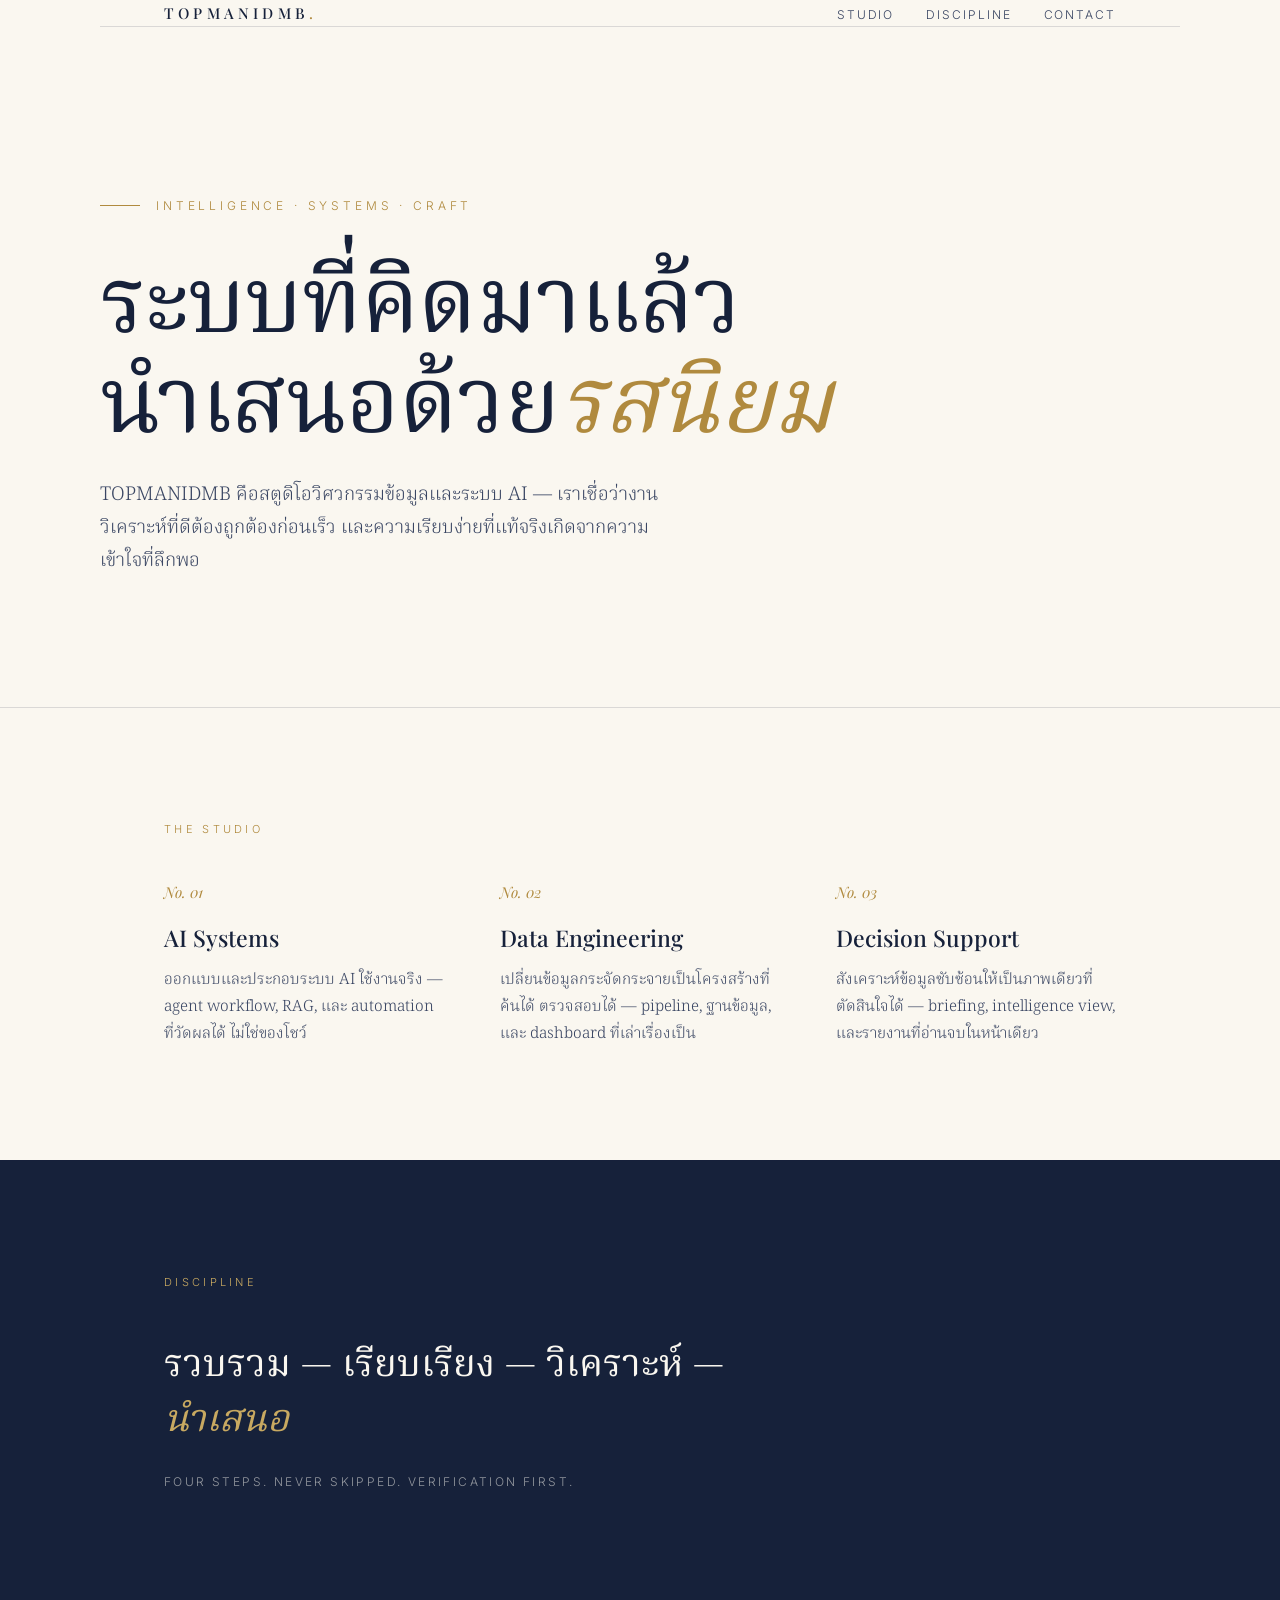
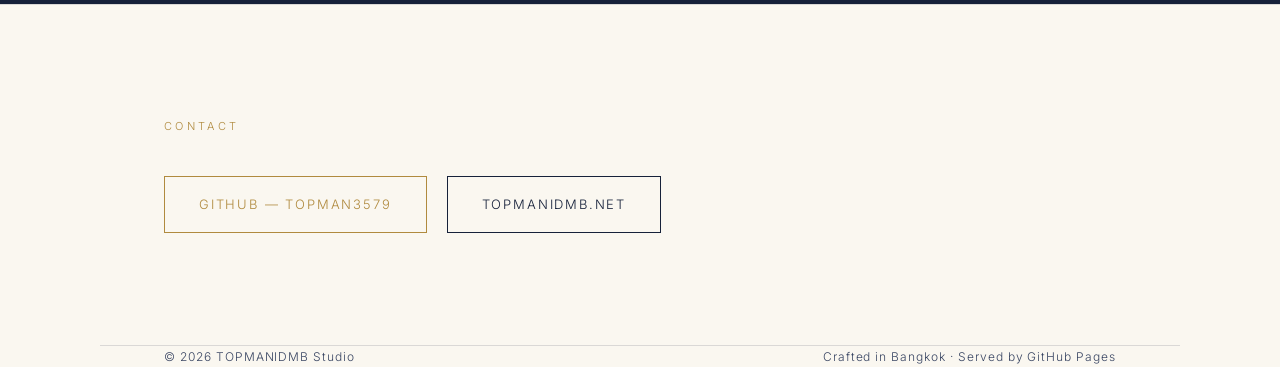
==== index.html @ b145edb5 "Initial landing page — TOPMANIDMB Studio (editorial luxury) Co-Authored-By: Claude Fable 5 <noreply@" ====
<!DOCTYPE html>
<html lang="th">
<head>
<meta charset="UTF-8">
<meta name="viewport" content="width=device-width, initial-scale=1.0">
<title>TOPMANIDMB — Intelligence · Systems · Craft</title>
<meta name="description" content="TOPMANIDMB Studio — AI systems, data engineering, and decision-support craft. Built with discipline, presented with taste.">
<meta property="og:title" content="TOPMANIDMB — Intelligence · Systems · Craft">
<meta property="og:description" content="AI systems, data engineering, and decision-support craft.">
<meta property="og:type" content="website">
<link rel="preconnect" href="https://fonts.googleapis.com">
<link rel="preconnect" href="https://fonts.gstatic.com" crossorigin>
<link href="https://fonts.googleapis.com/css2?family=Playfair+Display:ital,wght@0,400;0,500;0,600;1,400&family=Noto+Serif+Thai:wght@300;400;500;600&family=Inter:wght@300;400;500&display=swap" rel="stylesheet">
<style>
  :root {
    --ivory: #FAF7F0;
    --ivory-deep: #F3EEE2;
    --navy: #16213A;
    --navy-soft: #3A4663;
    --gold: #B08A3E;
    --gold-soft: #C8A961;
    --hairline: rgba(22, 33, 58, 0.14);
  }
  * { margin: 0; padding: 0; box-sizing: border-box; }
  html { scroll-behavior: smooth; }
  body {
    background: var(--ivory);
    color: var(--navy);
    font-family: 'Noto Serif Thai', 'Playfair Display', serif;
    font-weight: 300;
    line-height: 1.75;
    -webkit-font-smoothing: antialiased;
  }
  ::selection { background: var(--gold-soft); color: var(--navy); }

  .frame {
    max-width: 1080px;
    margin: 0 auto;
    padding: 0 clamp(24px, 6vw, 64px);
  }

  /* ── Header ── */
  header {
    padding: clamp(28px, 4vw, 44px) 0;
    border-bottom: 1px solid var(--hairline);
  }
  .header-row {
    display: flex;
    justify-content: space-between;
    align-items: baseline;
  }
  .wordmark {
    font-family: 'Playfair Display', serif;
    font-size: 15px;
    letter-spacing: 0.28em;
    font-weight: 500;
    text-transform: uppercase;
  }
  .wordmark .dot { color: var(--gold); }
  nav { display: flex; gap: 32px; }
  nav a {
    font-family: 'Inter', sans-serif;
    font-size: 12px;
    letter-spacing: 0.16em;
    text-transform: uppercase;
    color: var(--navy-soft);
    text-decoration: none;
    transition: color 0.3s ease;
  }
  nav a:hover { color: var(--gold); }

  /* ── Hero ── */
  .hero {
    padding: clamp(80px, 14vw, 168px) 0 clamp(72px, 10vw, 128px);
  }
  .kicker {
    font-family: 'Inter', sans-serif;
    font-size: 12px;
    letter-spacing: 0.32em;
    text-transform: uppercase;
    color: var(--gold);
    margin-bottom: 28px;
    display: flex;
    align-items: center;
    gap: 16px;
  }
  .kicker::before {
    content: "";
    width: 40px;
    height: 1px;
    background: var(--gold);
    display: inline-block;
  }
  h1 {
    font-family: 'Playfair Display', 'Noto Serif Thai', serif;
    font-size: clamp(44px, 8vw, 92px);
    font-weight: 400;
    line-height: 1.08;
    letter-spacing: -0.01em;
    max-width: 18ch;
  }
  h1 em {
    font-style: italic;
    color: var(--gold);
  }
  .hero-sub {
    margin-top: 36px;
    max-width: 52ch;
    font-size: clamp(16px, 2vw, 19px);
    color: var(--navy-soft);
  }

  /* ── Sections ── */
  section {
    border-top: 1px solid var(--hairline);
    padding: clamp(64px, 9vw, 112px) 0;
  }
  .section-label {
    font-family: 'Inter', sans-serif;
    font-size: 11px;
    letter-spacing: 0.3em;
    text-transform: uppercase;
    color: var(--gold);
    margin-bottom: 40px;
  }
  .grid {
    display: grid;
    grid-template-columns: repeat(auto-fit, minmax(260px, 1fr));
    gap: clamp(32px, 5vw, 56px);
  }
  .card h3 {
    font-family: 'Playfair Display', 'Noto Serif Thai', serif;
    font-size: 23px;
    font-weight: 500;
    margin-bottom: 14px;
    line-height: 1.3;
  }
  .card .num {
    font-family: 'Playfair Display', serif;
    font-style: italic;
    color: var(--gold);
    font-size: 15px;
    display: block;
    margin-bottom: 18px;
  }
  .card p {
    font-size: 15.5px;
    color: var(--navy-soft);
  }

  /* ── Principles strip ── */
  .principles {
    background: var(--navy);
    color: var(--ivory);
  }
  .principles .section-label { color: var(--gold-soft); }
  .principles blockquote {
    font-family: 'Playfair Display', 'Noto Serif Thai', serif;
    font-size: clamp(24px, 4vw, 38px);
    font-weight: 400;
    line-height: 1.45;
    max-width: 26ch;
  }
  .principles blockquote em { color: var(--gold-soft); font-style: italic; }
  .principles figcaption {
    margin-top: 28px;
    font-family: 'Inter', sans-serif;
    font-size: 12px;
    letter-spacing: 0.2em;
    text-transform: uppercase;
    color: rgba(250, 247, 240, 0.55);
  }

  /* ── Contact ── */
  .contact-row {
    display: flex;
    flex-wrap: wrap;
    gap: 20px;
    margin-top: 8px;
  }
  .btn {
    font-family: 'Inter', sans-serif;
    font-size: 13px;
    letter-spacing: 0.14em;
    text-transform: uppercase;
    text-decoration: none;
    padding: 16px 34px;
    border: 1px solid var(--navy);
    color: var(--navy);
    transition: all 0.35s ease;
  }
  .btn:hover { background: var(--navy); color: var(--ivory); }
  .btn.gold {
    border-color: var(--gold);
    color: var(--gold);
  }
  .btn.gold:hover { background: var(--gold); color: var(--ivory); }

  /* ── Footer ── */
  footer {
    border-top: 1px solid var(--hairline);
    padding: 40px 0 56px;
    display: flex;
    flex-wrap: wrap;
    justify-content: space-between;
    gap: 16px;
    font-family: 'Inter', sans-serif;
    font-size: 12px;
    letter-spacing: 0.08em;
    color: var(--navy-soft);
  }

  /* ── Reveal animation ── */
  .reveal {
    opacity: 0;
    transform: translateY(24px);
    transition: opacity 0.9s ease, transform 0.9s ease;
  }
  .reveal.in {
    opacity: 1;
    transform: none;
  }
  @media (prefers-reduced-motion: reduce) {
    .reveal { opacity: 1; transform: none; transition: none; }
  }
  @media (max-width: 560px) {
    nav { display: none; }
  }
</style>
</head>
<body>

<header class="frame">
  <div class="header-row">
    <div class="wordmark">TOPMANIDMB<span class="dot">.</span></div>
    <nav>
      <a href="#studio">Studio</a>
      <a href="#work">Discipline</a>
      <a href="#contact">Contact</a>
    </nav>
  </div>
</header>

<main>
  <div class="hero frame">
    <div class="kicker reveal">Intelligence · Systems · Craft</div>
    <h1 class="reveal">ระบบที่คิดมาแล้ว<br>นำเสนอด้วย<em>รสนิยม</em></h1>
    <p class="hero-sub reveal">
      TOPMANIDMB คือสตูดิโอวิศวกรรมข้อมูลและระบบ AI —
      เราเชื่อว่างานวิเคราะห์ที่ดีต้องถูกต้องก่อนเร็ว
      และความเรียบง่ายที่แท้จริงเกิดจากความเข้าใจที่ลึกพอ
    </p>
  </div>

  <section id="studio">
    <div class="frame">
      <div class="section-label reveal">The Studio</div>
      <div class="grid">
        <div class="card reveal">
          <span class="num">No. 01</span>
          <h3>AI Systems</h3>
          <p>ออกแบบและประกอบระบบ AI ใช้งานจริง — agent workflow, RAG,
             และ automation ที่วัดผลได้ ไม่ใช่ของโชว์</p>
        </div>
        <div class="card reveal">
          <span class="num">No. 02</span>
          <h3>Data Engineering</h3>
          <p>เปลี่ยนข้อมูลกระจัดกระจายเป็นโครงสร้างที่ค้นได้ ตรวจสอบได้
             — pipeline, ฐานข้อมูล, และ dashboard ที่เล่าเรื่องเป็น</p>
        </div>
        <div class="card reveal">
          <span class="num">No. 03</span>
          <h3>Decision Support</h3>
          <p>สังเคราะห์ข้อมูลซับซ้อนให้เป็นภาพเดียวที่ตัดสินใจได้
             — briefing, intelligence view, และรายงานที่อ่านจบในหน้าเดียว</p>
        </div>
      </div>
    </div>
  </section>

  <section class="principles" id="work">
    <div class="frame">
      <div class="section-label reveal">Discipline</div>
      <figure>
        <blockquote class="reveal">
          รวบรวม — เรียบเรียง — วิเคราะห์ — <em>นำเสนอ</em>
        </blockquote>
        <figcaption class="reveal">
          Four steps. Never skipped. Verification first.
        </figcaption>
      </figure>
    </div>
  </section>

  <section id="contact">
    <div class="frame">
      <div class="section-label reveal">Contact</div>
      <div class="contact-row reveal">
        <a class="btn gold" href="https://github.com/Topman3579" rel="noopener">GitHub — Topman3579</a>
        <a class="btn" href="https://topmanidmb.net" rel="noopener">topmanidmb.net</a>
      </div>
    </div>
  </section>
</main>

<footer class="frame">
  <span>© 2026 TOPMANIDMB Studio</span>
  <span>Crafted in Bangkok · Served by GitHub Pages</span>
</footer>

<script>
  const io = new IntersectionObserver((entries) => {
    entries.forEach(e => { if (e.isIntersecting) { e.target.classList.add('in'); io.unobserve(e.target); } });
  }, { threshold: 0.15 });
  document.querySelectorAll('.reveal').forEach(el => io.observe(el));
</script>

</body>
</html>
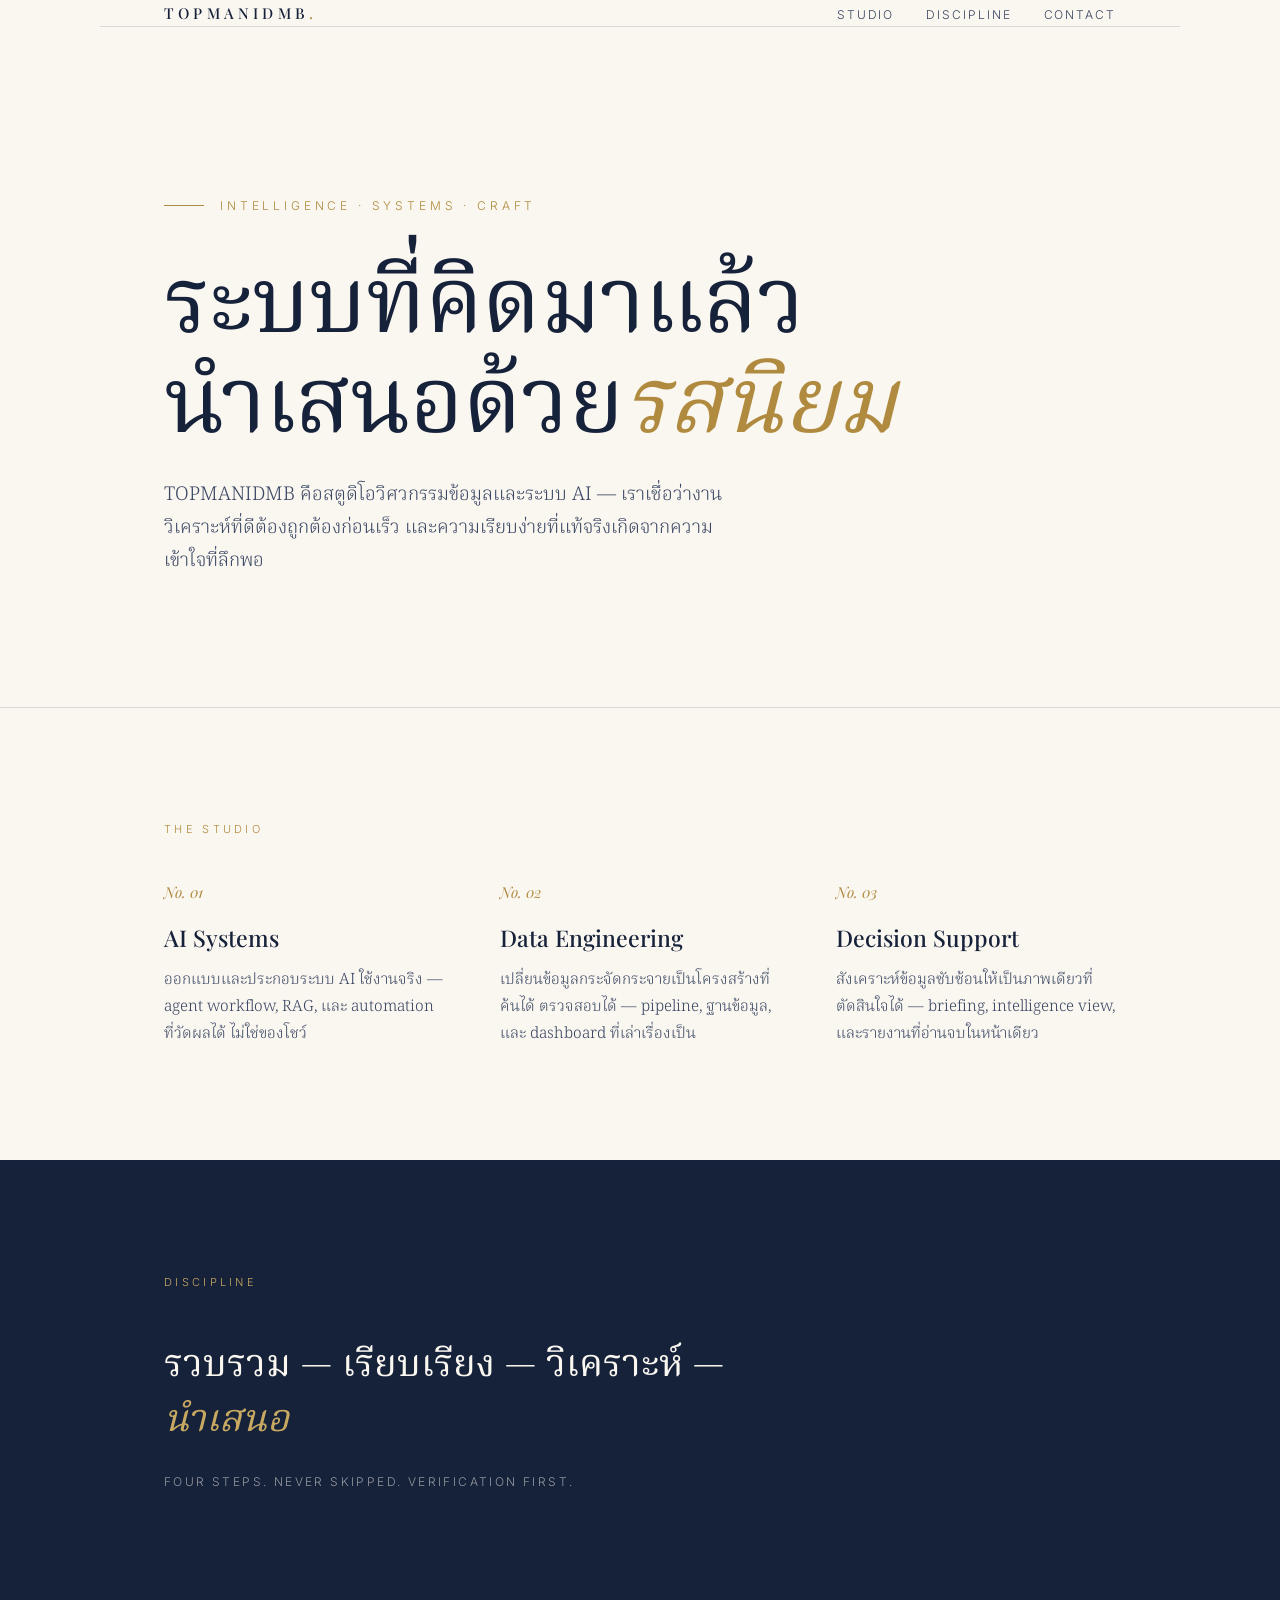
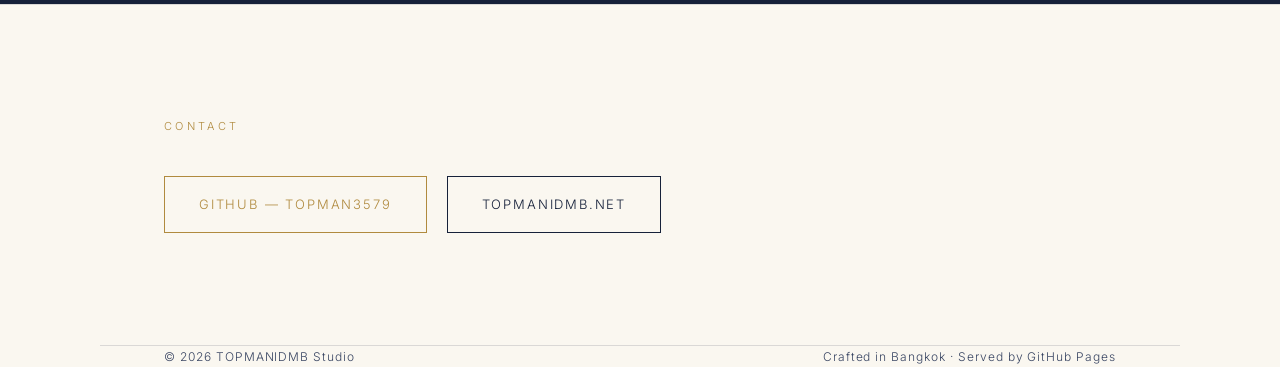
==== commit 3af8a8d1: "Fix mobile: hero horizontal padding clobbered by shorthand + kicker overflow Co-Authored-By: Claude " ====
--- a/index.html
+++ b/index.html
@@ -71,7 +71,7 @@
 
   /* ── Hero ── */
   .hero {
-    padding: clamp(80px, 14vw, 168px) 0 clamp(72px, 10vw, 128px);
+    padding-block: clamp(80px, 14vw, 168px) clamp(72px, 10vw, 128px);
   }
   .kicker {
     font-family: 'Inter', sans-serif;
@@ -225,6 +225,8 @@
   }
   @media (max-width: 560px) {
     nav { display: none; }
+    .kicker { font-size: 10px; letter-spacing: 0.22em; }
+    .kicker::before { width: 24px; flex-shrink: 0; }
   }
 </style>
 </head>
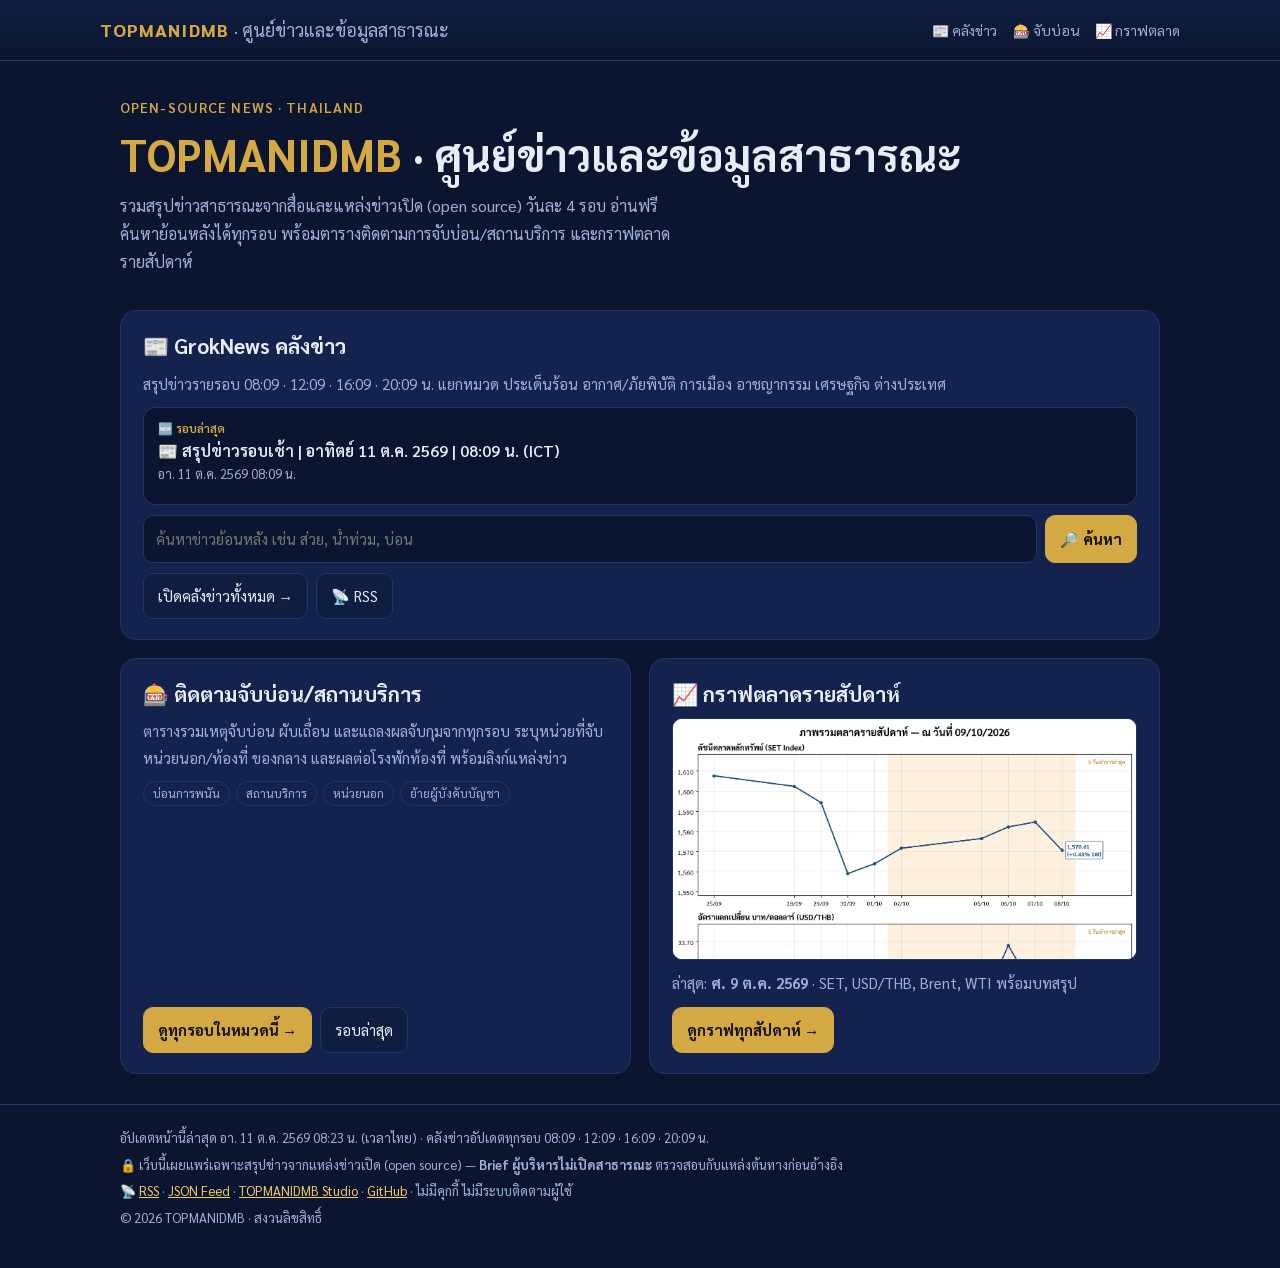
==== commit 2c2086ce: "hub: unpack cef3ae0" ====
--- a/index.html
+++ b/index.html
@@ -1,321 +1,44 @@
-<!DOCTYPE html>
-<html lang="th">
-<head>
-<meta charset="UTF-8">
-<meta name="viewport" content="width=device-width, initial-scale=1.0">
-<title>TOPMANIDMB — Intelligence · Systems · Craft</title>
-<meta name="description" content="TOPMANIDMB Studio — AI systems, data engineering, and decision-support craft. Built with discipline, presented with taste.">
-<meta property="og:title" content="TOPMANIDMB — Intelligence · Systems · Craft">
-<meta property="og:description" content="AI systems, data engineering, and decision-support craft.">
-<meta property="og:type" content="website">
-<link rel="preconnect" href="https://fonts.googleapis.com">
-<link rel="preconnect" href="https://fonts.gstatic.com" crossorigin>
-<link href="https://fonts.googleapis.com/css2?family=Playfair+Display:ital,wght@0,400;0,500;0,600;1,400&family=Noto+Serif+Thai:wght@300;400;500;600&family=Inter:wght@300;400;500&display=swap" rel="stylesheet">
-<style>
-  :root {
-    --ivory: #FAF7F0;
-    --ivory-deep: #F3EEE2;
-    --navy: #16213A;
-    --navy-soft: #3A4663;
-    --gold: #B08A3E;
-    --gold-soft: #C8A961;
-    --hairline: rgba(22, 33, 58, 0.14);
-  }
-  * { margin: 0; padding: 0; box-sizing: border-box; }
-  html { scroll-behavior: smooth; }
-  body {
-    background: var(--ivory);
-    color: var(--navy);
-    font-family: 'Noto Serif Thai', 'Playfair Display', serif;
-    font-weight: 300;
-    line-height: 1.75;
-    -webkit-font-smoothing: antialiased;
-  }
-  ::selection { background: var(--gold-soft); color: var(--navy); }
-
-  .frame {
-    max-width: 1080px;
-    margin: 0 auto;
-    padding: 0 clamp(24px, 6vw, 64px);
-  }
-
-  /* ── Header ── */
-  header {
-    padding: clamp(28px, 4vw, 44px) 0;
-    border-bottom: 1px solid var(--hairline);
-  }
-  .header-row {
-    display: flex;
-    justify-content: space-between;
-    align-items: baseline;
-  }
-  .wordmark {
-    font-family: 'Playfair Display', serif;
-    font-size: 15px;
-    letter-spacing: 0.28em;
-    font-weight: 500;
-    text-transform: uppercase;
-  }
-  .wordmark .dot { color: var(--gold); }
-  nav { display: flex; gap: 32px; }
-  nav a {
-    font-family: 'Inter', sans-serif;
-    font-size: 12px;
-    letter-spacing: 0.16em;
-    text-transform: uppercase;
-    color: var(--navy-soft);
-    text-decoration: none;
-    transition: color 0.3s ease;
-  }
-  nav a:hover { color: var(--gold); }
-
-  /* ── Hero ── */
-  .hero {
-    padding-block: clamp(80px, 14vw, 168px) clamp(72px, 10vw, 128px);
-  }
-  .kicker {
-    font-family: 'Inter', sans-serif;
-    font-size: 12px;
-    letter-spacing: 0.32em;
-    text-transform: uppercase;
-    color: var(--gold);
-    margin-bottom: 28px;
-    display: flex;
-    align-items: center;
-    gap: 16px;
-  }
-  .kicker::before {
-    content: "";
-    width: 40px;
-    height: 1px;
-    background: var(--gold);
-    display: inline-block;
-  }
-  h1 {
-    font-family: 'Playfair Display', 'Noto Serif Thai', serif;
-    font-size: clamp(44px, 8vw, 92px);
-    font-weight: 400;
-    line-height: 1.08;
-    letter-spacing: -0.01em;
-    max-width: 18ch;
-  }
-  h1 em {
-    font-style: italic;
-    color: var(--gold);
-  }
-  .hero-sub {
-    margin-top: 36px;
-    max-width: 52ch;
-    font-size: clamp(16px, 2vw, 19px);
-    color: var(--navy-soft);
-  }
-
-  /* ── Sections ── */
-  section {
-    border-top: 1px solid var(--hairline);
-    padding: clamp(64px, 9vw, 112px) 0;
-  }
-  .section-label {
-    font-family: 'Inter', sans-serif;
-    font-size: 11px;
-    letter-spacing: 0.3em;
-    text-transform: uppercase;
-    color: var(--gold);
-    margin-bottom: 40px;
-  }
-  .grid {
-    display: grid;
-    grid-template-columns: repeat(auto-fit, minmax(260px, 1fr));
-    gap: clamp(32px, 5vw, 56px);
-  }
-  .card h3 {
-    font-family: 'Playfair Display', 'Noto Serif Thai', serif;
-    font-size: 23px;
-    font-weight: 500;
-    margin-bottom: 14px;
-    line-height: 1.3;
-  }
-  .card .num {
-    font-family: 'Playfair Display', serif;
-    font-style: italic;
-    color: var(--gold);
-    font-size: 15px;
-    display: block;
-    margin-bottom: 18px;
-  }
-  .card p {
-    font-size: 15.5px;
-    color: var(--navy-soft);
-  }
-
-  /* ── Principles strip ── */
-  .principles {
-    background: var(--navy);
-    color: var(--ivory);
-  }
-  .principles .section-label { color: var(--gold-soft); }
-  .principles blockquote {
-    font-family: 'Playfair Display', 'Noto Serif Thai', serif;
-    font-size: clamp(24px, 4vw, 38px);
-    font-weight: 400;
-    line-height: 1.45;
-    max-width: 26ch;
-  }
-  .principles blockquote em { color: var(--gold-soft); font-style: italic; }
-  .principles figcaption {
-    margin-top: 28px;
-    font-family: 'Inter', sans-serif;
-    font-size: 12px;
-    letter-spacing: 0.2em;
-    text-transform: uppercase;
-    color: rgba(250, 247, 240, 0.55);
-  }
-
-  /* ── Contact ── */
-  .contact-row {
-    display: flex;
-    flex-wrap: wrap;
-    gap: 20px;
-    margin-top: 8px;
-  }
-  .btn {
-    font-family: 'Inter', sans-serif;
-    font-size: 13px;
-    letter-spacing: 0.14em;
-    text-transform: uppercase;
-    text-decoration: none;
-    padding: 16px 34px;
-    border: 1px solid var(--navy);
-    color: var(--navy);
-    transition: all 0.35s ease;
-  }
-  .btn:hover { background: var(--navy); color: var(--ivory); }
-  .btn.gold {
-    border-color: var(--gold);
-    color: var(--gold);
-  }
-  .btn.gold:hover { background: var(--gold); color: var(--ivory); }
-
-  /* ── Footer ── */
-  footer {
-    border-top: 1px solid var(--hairline);
-    padding: 40px 0 56px;
-    display: flex;
-    flex-wrap: wrap;
-    justify-content: space-between;
-    gap: 16px;
-    font-family: 'Inter', sans-serif;
-    font-size: 12px;
-    letter-spacing: 0.08em;
-    color: var(--navy-soft);
-  }
-
-  /* ── Reveal animation ── */
-  .reveal {
-    opacity: 0;
-    transform: translateY(24px);
-    transition: opacity 0.9s ease, transform 0.9s ease;
-  }
-  .reveal.in {
-    opacity: 1;
-    transform: none;
-  }
-  @media (prefers-reduced-motion: reduce) {
-    .reveal { opacity: 1; transform: none; transition: none; }
-  }
-  @media (max-width: 560px) {
-    nav { display: none; }
-    .kicker { font-size: 10px; letter-spacing: 0.22em; }
-    .kicker::before { width: 24px; flex-shrink: 0; }
-  }
-</style>
-</head>
-<body>
-
-<header class="frame">
-  <div class="header-row">
-    <div class="wordmark">TOPMANIDMB<span class="dot">.</span></div>
-    <nav>
-      <a href="#studio">Studio</a>
-      <a href="#work">Discipline</a>
-      <a href="#contact">Contact</a>
-    </nav>
-  </div>
-</header>
-
-<main>
-  <div class="hero frame">
-    <div class="kicker reveal">Intelligence · Systems · Craft</div>
-    <h1 class="reveal">ระบบที่คิดมาแล้ว<br>นำเสนอด้วย<em>รสนิยม</em></h1>
-    <p class="hero-sub reveal">
-      TOPMANIDMB คือสตูดิโอวิศวกรรมข้อมูลและระบบ AI —
-      เราเชื่อว่างานวิเคราะห์ที่ดีต้องถูกต้องก่อนเร็ว
-      และความเรียบง่ายที่แท้จริงเกิดจากความเข้าใจที่ลึกพอ
-    </p>
-  </div>
-
-  <section id="studio">
-    <div class="frame">
-      <div class="section-label reveal">The Studio</div>
-      <div class="grid">
-        <div class="card reveal">
-          <span class="num">No. 01</span>
-          <h3>AI Systems</h3>
-          <p>ออกแบบและประกอบระบบ AI ใช้งานจริง — agent workflow, RAG,
-             และ automation ที่วัดผลได้ ไม่ใช่ของโชว์</p>
-        </div>
-        <div class="card reveal">
-          <span class="num">No. 02</span>
-          <h3>Data Engineering</h3>
-          <p>เปลี่ยนข้อมูลกระจัดกระจายเป็นโครงสร้างที่ค้นได้ ตรวจสอบได้
-             — pipeline, ฐานข้อมูล, และ dashboard ที่เล่าเรื่องเป็น</p>
-        </div>
-        <div class="card reveal">
-          <span class="num">No. 03</span>
-          <h3>Decision Support</h3>
-          <p>สังเคราะห์ข้อมูลซับซ้อนให้เป็นภาพเดียวที่ตัดสินใจได้
-             — briefing, intelligence view, และรายงานที่อ่านจบในหน้าเดียว</p>
-        </div>
-      </div>
-    </div>
-  </section>
-
-  <section class="principles" id="work">
-    <div class="frame">
-      <div class="section-label reveal">Discipline</div>
-      <figure>
-        <blockquote class="reveal">
-          รวบรวม — เรียบเรียง — วิเคราะห์ — <em>นำเสนอ</em>
-        </blockquote>
-        <figcaption class="reveal">
-          Four steps. Never skipped. Verification first.
-        </figcaption>
-      </figure>
-    </div>
-  </section>
-
-  <section id="contact">
-    <div class="frame">
-      <div class="section-label reveal">Contact</div>
-      <div class="contact-row reveal">
-        <a class="btn gold" href="https://github.com/Topman3579" rel="noopener">GitHub — Topman3579</a>
-        <a class="btn" href="https://topmanidmb.net" rel="noopener">topmanidmb.net</a>
-      </div>
-    </div>
-  </section>
-</main>
-
-<footer class="frame">
-  <span>© 2026 TOPMANIDMB Studio</span>
-  <span>Crafted in Bangkok · Served by GitHub Pages</span>
-</footer>
-
+<!doctype html><html lang="th"><head><meta charset="utf-8"><meta name="viewport" content="width=device-width,initial-scale=1">
+<title>TOPMANIDMB · ศูนย์ข่าวและข้อมูลสาธารณะ</title><meta name="description" content="สรุปข่าวสาธารณะรายรอบจากแหล่งข่าวเปิด ค้นหาย้อนหลังได้ ติดตามการจับบ่อน/สถานบริการ และกราฟตลาดรายสัปดาห์"><link rel="canonical" href="https://topman3579.github.io/">
+<meta property="og:type" content="website"><meta property="og:site_name" content="TOPMANIDMB · ศูนย์ข่าวและข้อมูลสาธารณะ"><meta property="og:title" content="TOPMANIDMB · ศูนย์ข่าวและข้อมูลสาธารณะ"><meta property="og:description" content="สรุปข่าวสาธารณะรายรอบจากแหล่งข่าวเปิด ค้นหาย้อนหลังได้ ติดตามการจับบ่อน/สถานบริการ และกราฟตลาดรายสัปดาห์">
+<meta property="og:url" content="https://topman3579.github.io/"><meta property="og:image" content="https://topman3579.github.io/assets/og.png"><meta property="og:image:width" content="1200"><meta property="og:image:height" content="630"><meta property="og:locale" content="th_TH">
+<meta name="twitter:card" content="summary_large_image"><meta name="twitter:title" content="TOPMANIDMB · ศูนย์ข่าวและข้อมูลสาธารณะ"><meta name="twitter:description" content="สรุปข่าวสาธารณะรายรอบจากแหล่งข่าวเปิด ค้นหาย้อนหลังได้ ติดตามการจับบ่อน/สถานบริการ และกราฟตลาดรายสัปดาห์"><meta name="twitter:image" content="https://topman3579.github.io/assets/og.png">
+<meta name="theme-color" content="#0b1530"><link rel="icon" href="/favicon.svg" type="image/svg+xml">
+<link rel="alternate" type="application/rss+xml" title="GrokNews คลังข่าว RSS" href="/groknews-archive/feed.xml">
+<link rel="preconnect" href="https://fonts.googleapis.com"><link rel="preconnect" href="https://fonts.gstatic.com" crossorigin>
+<link href="https://fonts.googleapis.com/css2?family=Sarabun:wght@400;600;700;800&display=swap" rel="stylesheet">
+<link rel="stylesheet" href="/assets/site.css"></head><body><header class="top"><div class="wrap bar"><a class="logo" href="/">TOPMANIDMB <span>· ศูนย์ข่าวและข้อมูลสาธารณะ</span></a>
+<nav><a href="/groknews-archive/">📰 คลังข่าว</a><a href="/groknews-archive/?cat=raid">🎰 จับบ่อน</a><a href="/weekly-chart/">📈 กราฟตลาด</a></nav></div></header><main class="wrap">
+<section class="hero"><div class="kick">OPEN-SOURCE NEWS · THAILAND</div>
+<h1><b>TOPMANIDMB</b> · ศูนย์ข่าวและข้อมูลสาธารณะ</h1>
+<p class="lead">รวมสรุปข่าวสาธารณะจากสื่อและแหล่งข่าวเปิด (open source) วันละ 4 รอบ อ่านฟรี ค้นหาย้อนหลังได้ทุกรอบ พร้อมตารางติดตามการจับบ่อน/สถานบริการ และกราฟตลาดรายสัปดาห์</p></section>
+<div class="grid">
+<article class="card wide"><h2><a href="/groknews-archive/">📰 GrokNews คลังข่าว</a></h2>
+<p>สรุปข่าวรายรอบ 08:09 · 12:09 · 16:09 · 20:09 น. แยกหมวด ประเด็นร้อน อากาศ/ภัยพิบัติ การเมือง อาชญากรรม เศรษฐกิจ ต่างประเทศ</p>
+<div class="latest" id="latest"><div class="lbl">🆕 รอบล่าสุด</div><a class="t" id="lt" href="/groknews-archive/#/2026-10-11/0809">📰 สรุปข่าวรอบเช้า | อาทิตย์ 11 ต.ค. 2569 | 08:09 น. (ICT)</a><div class="w" id="lw">อา. 11 ต.ค. 2569 08:09 น.</div><div class="s" id="ls"></div><ul class="recent" id="recent"></ul></div>
+<form class="q" action="/groknews-archive/" method="get" role="search"><input name="q" type="search" placeholder="ค้นหาข่าวย้อนหลัง เช่น ส่วย, น้ำท่วม, บ่อน" aria-label="ค้นหาข่าวย้อนหลัง" required><button class="btn gold" type="submit">🔎 ค้นหา</button></form>
+<div class="row"><a class="btn" href="/groknews-archive/">เปิดคลังข่าวทั้งหมด →</a><a class="btn" href="/groknews-archive/feed.xml">📡 RSS</a></div></article>
+<article class="card"><h2><a href="/groknews-archive/?cat=raid">🎰 ติดตามจับบ่อน/สถานบริการ</a></h2>
+<p>ตารางรวมเหตุจับบ่อน ผับเถื่อน และแถลงผลจับกุมจากทุกรอบ ระบุหน่วยที่จับ หน่วยนอก/ท้องที่ ของกลาง และผลต่อโรงพักท้องที่ พร้อมลิงก์แหล่งข่าว</p>
+<div class="tags"><span class="tag">บ่อนการพนัน</span><span class="tag">สถานบริการ</span><span class="tag">หน่วยนอก</span><span class="tag">ย้ายผู้บังคับบัญชา</span></div>
+<div class="row"><a class="btn gold" href="/groknews-archive/?cat=raid">ดูทุกรอบในหมวดนี้ →</a><a class="btn" id="raidLatest" href="/groknews-archive/?cat=raid">รอบล่าสุด</a></div></article>
+<article class="card"><h2><a href="/weekly-chart/">📈 กราฟตลาดรายสัปดาห์</a></h2><a class="thumb" href="/weekly-chart/#w-2026-10-09"><img src="/weekly-chart/weekly_2026-10-09.png" alt="กราฟตลาดรายสัปดาห์ ศ. 9 ต.ค. 2569" loading="lazy" width="1315" height="1546"></a>
+<p>ล่าสุด: <b>ศ. 9 ต.ค. 2569</b> · SET, USD/THB, Brent, WTI พร้อมบทสรุป</p>
+<div class="row"><a class="btn gold" href="/weekly-chart/">ดูกราฟทุกสัปดาห์ →</a></div></article>
+</div></main><footer class="foot"><div class="wrap">
+<p>อัปเดตหน้านี้ล่าสุด อา. 11 ต.ค. 2569 08:23 น. (เวลาไทย) · คลังข่าวอัปเดตทุกรอบ 08:09 · 12:09 · 16:09 · 20:09 น.</p>
+<p>🔒 เว็บนี้เผยแพร่เฉพาะสรุปข่าวจากแหล่งข่าวเปิด (open source) — <b>Brief ผู้บริหารไม่เปิดสาธารณะ</b> ตรวจสอบกับแหล่งต้นทางก่อนอ้างอิง</p>
+<p>📡 <a href="/groknews-archive/feed.xml">RSS</a> · <a href="/groknews-archive/feed.json">JSON Feed</a> · <a href="/studio/">TOPMANIDMB Studio</a> · <a href="https://github.com/Topman3579">GitHub</a> · ไม่มีคุกกี้ ไม่มีระบบติดตามผู้ใช้</p>
+<p>© 2026 TOPMANIDMB · สงวนลิขสิทธิ์</p></div></footer>
 <script>
-  const io = new IntersectionObserver((entries) => {
-    entries.forEach(e => { if (e.isIntersecting) { e.target.classList.add('in'); io.unobserve(e.target); } });
-  }, { threshold: 0.15 });
-  document.querySelectorAll('.reveal').forEach(el => io.observe(el));
-</script>
-
-</body>
-</html>
+(()=>{const esc=s=>String(s).replace(/[&<>"']/g,c=>({'&':'&amp;','<':'&lt;','>':'&gt;','"':'&quot;',"'":'&#39;'}[c]));
+const TD=['อา.','จ.','อ.','พ.','พฤ.','ศ.','ส.'],TM=['ม.ค.','ก.พ.','มี.ค.','เม.ย.','พ.ค.','มิ.ย.','ก.ค.','ส.ค.','ก.ย.','ต.ค.','พ.ย.','ธ.ค.'];
+const when=iso=>{const m=String(iso).match(/(\d{4})-(\d\d)-(\d\d)T(\d\d):(\d\d)/);if(!m)return'';const d=new Date(Date.UTC(+m[1],m[2]-1,+m[3]));return TD[d.getUTCDay()]+' '+(+m[3])+' '+TM[m[2]-1]+' '+(+m[1]+543)+' · '+m[4]+':'+m[5]+' น.'};
+const link=u=>{const m=String(u).match(/\/r\/(\d{4}-\d\d-\d\d)-(\d{4})\.html/);return m?'/groknews-archive/#/'+m[1]+'/'+m[2]:'/groknews-archive/'};
+fetch('/groknews-archive/feed.json',{cache:'no-cache'}).then(r=>{if(!r.ok)throw 0;return r.json()}).then(f=>{const it=f.items||[];if(!it.length)return;const a=it[0];
+ const lt=document.getElementById('lt');lt.textContent=a.title;lt.href=link(a.url);document.getElementById('lw').textContent=when(a.date_published);
+ document.getElementById('ls').textContent=(a.summary||'').slice(0,240);
+ document.getElementById('raidLatest').href=link(a.url)+'/raid';
+ document.getElementById('recent').innerHTML=it.slice(1,4).map(x=>'<li><a href="'+link(x.url)+'"><span class="w">'+esc(when(x.date_published))+'</span>'+esc(String(x.title).replace(/^📰\s*/,'').split('|')[0])+'</a></li>').join('')}).catch(()=>{});
+})();
+</script></body></html>
--- a/assets/site.css
+++ b/assets/site.css
@@ -0,0 +1,35 @@
+:root{--bg:#0b1530;--bg2:#0f1d40;--panel:#13234d;--line:#22356a;--ink:#e8ecf7;--mut:#9fb0d8;--gold:#d4a843;--gold2:#f0c96a;--r:#ff6b6b;--y:#f5c542;--g:#4cd290}
+*{box-sizing:border-box}html{-webkit-text-size-adjust:100%}body{margin:0;background:var(--bg);color:var(--ink);font:16px/1.75 "Sarabun","Noto Sans Thai",system-ui,sans-serif}
+a{color:var(--gold2)}a:hover{color:#fff}.wrap{max-width:1080px;margin:0 auto;padding:0 20px}
+header.top{border-bottom:1px solid var(--line);background:linear-gradient(180deg,var(--bg2),var(--bg))}
+.bar{display:flex;align-items:center;justify-content:space-between;gap:12px;padding:14px 0}
+.logo{font-weight:800;letter-spacing:.06em;color:var(--gold);text-decoration:none;font-size:18px}.logo span{color:var(--mut);font-weight:400;letter-spacing:0}
+.bar nav{display:flex;gap:16px;font-size:14px}.bar nav a{color:var(--mut);text-decoration:none}.bar nav a:hover{color:var(--gold2)}
+.hero{padding:34px 0 26px}.kick{color:var(--gold);font-weight:600;font-size:14px;letter-spacing:.08em}
+h1{font-size:clamp(28px,4.6vw,44px);line-height:1.3;margin:6px 0 10px}h1 b{color:var(--gold)}
+.lead{color:var(--mut);max-width:62ch;margin:0}
+.grid{display:grid;grid-template-columns:repeat(2,minmax(0,1fr));gap:18px;padding:8px 0 30px}
+.card{background:var(--panel);border:1px solid var(--line);border-radius:16px;padding:20px 22px;display:flex;flex-direction:column;gap:10px;position:relative}
+.card:hover{border-color:var(--gold)}.card h2{margin:0;font-size:21px;line-height:1.4}.card h2 a{color:var(--ink);text-decoration:none}.card h2 a:hover{color:var(--gold2)}
+.card p{margin:0;color:var(--mut);font-size:15px}.card.wide{grid-column:1/-1}
+.latest{background:var(--bg);border:1px solid var(--line);border-radius:12px;padding:10px 14px}
+.latest .lbl{font-size:12px;color:var(--gold);font-weight:600}.latest a.t{display:block;color:var(--ink);text-decoration:none;font-weight:600;line-height:1.5}.latest a.t:hover{color:var(--gold2)}
+.latest .w{font-size:13px;color:var(--mut)}.latest .s{font-size:14px;color:var(--mut);margin-top:4px;display:-webkit-box;-webkit-line-clamp:3;-webkit-box-orient:vertical;overflow:hidden}
+.recent{list-style:none;margin:4px 0 0;padding:0;font-size:14px}.recent li{border-top:1px solid var(--line);padding:5px 0}.recent a{color:var(--ink);text-decoration:none}.recent a:hover{color:var(--gold2)}.recent .w{color:var(--gold2);font-size:12px;margin-right:6px}
+form.q{display:flex;gap:8px}form.q input{flex:1;min-width:0;padding:10px 12px;border-radius:10px;border:1px solid var(--line);background:var(--bg);color:var(--ink);font:inherit;font-size:15px}
+form.q input:focus{outline:2px solid var(--gold);border-color:transparent}
+.btn{display:inline-block;border:1px solid var(--line);background:var(--bg2);color:var(--ink);border-radius:10px;padding:9px 14px;text-decoration:none;font:inherit;font-size:15px;cursor:pointer;white-space:nowrap}
+.btn:hover{border-color:var(--gold);color:#fff}.btn.gold{background:var(--gold);color:#111;border-color:var(--gold);font-weight:700}.btn.gold:hover{background:var(--gold2);color:#111}
+.row{display:flex;flex-wrap:wrap;gap:8px;margin-top:auto}.tags{display:flex;flex-wrap:wrap;gap:6px}
+.tag{font-size:12px;border:1px solid var(--line);border-radius:999px;padding:1px 9px;color:var(--mut)}
+.thumb{display:block;border-radius:10px;overflow:hidden;border:1px solid var(--line);background:#fff}.thumb img{display:block;width:100%;height:240px;object-fit:cover;object-position:top}
+footer.foot{border-top:1px solid var(--line);color:var(--mut);font-size:13px;padding:18px 0 34px}footer.foot p{margin:4px 0}
+.muted{color:var(--mut)}
+.chart{background:var(--panel);border:1px solid var(--line);border-radius:16px;padding:18px 20px;margin:18px 0;scroll-margin-top:12px}
+.chart h2{margin:0 0 10px;font-size:22px;color:var(--gold2)}.chart h3{font-size:17px;margin:14px 0 4px}.chart img{width:100%;max-width:820px;margin:0 auto;height:auto;border-radius:10px;background:#fff;display:block}
+.chart ul{padding-left:22px}.chart li{margin:4px 0}
+.tw{overflow-x:auto;margin:10px 0;border-radius:10px;border:1px solid var(--line)}
+table{border-collapse:collapse;width:100%;font-size:14px}th,td{padding:7px 10px;border-bottom:1px solid var(--line);text-align:left;vertical-align:top}th{background:var(--bg);color:var(--gold);white-space:nowrap}tr:last-child td{border-bottom:0}
+.toc{display:flex;flex-wrap:wrap;gap:6px;margin:8px 0}.toc a{font-size:13px;text-decoration:none;border:1px solid var(--line);border-radius:999px;padding:1px 10px;color:var(--ink);background:var(--panel)}
+@media (max-width:760px){.grid{grid-template-columns:1fr}}
+@media (max-width:600px){.bar nav{display:none}.logo span{display:none}form.q input{flex-basis:100%}.hero{padding:22px 0 16px}.card{padding:16px}.wrap{padding:0 14px}form.q{flex-wrap:wrap}form.q .btn{flex:1}}
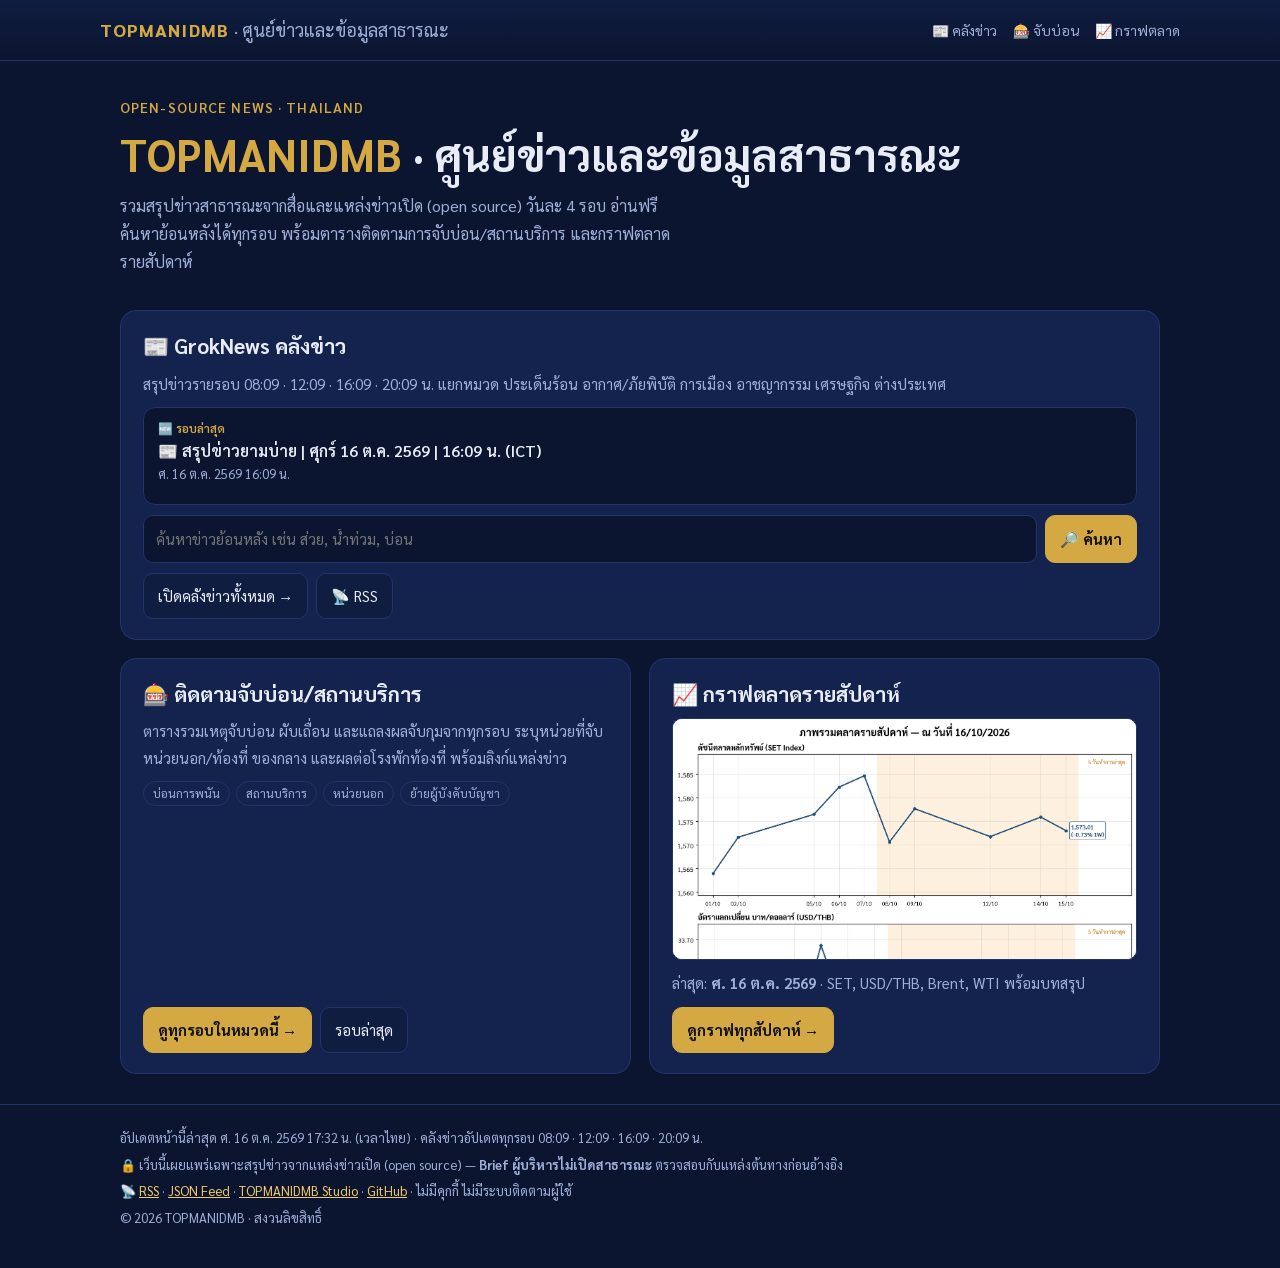
==== commit 660e22bc: "hub: unpack 83e8ee3" ====
--- a/index.html
+++ b/index.html
@@ -15,18 +15,18 @@
 <div class="grid">
 <article class="card wide"><h2><a href="/groknews-archive/">📰 GrokNews คลังข่าว</a></h2>
 <p>สรุปข่าวรายรอบ 08:09 · 12:09 · 16:09 · 20:09 น. แยกหมวด ประเด็นร้อน อากาศ/ภัยพิบัติ การเมือง อาชญากรรม เศรษฐกิจ ต่างประเทศ</p>
-<div class="latest" id="latest"><div class="lbl">🆕 รอบล่าสุด</div><a class="t" id="lt" href="/groknews-archive/#/2026-10-11/0809">📰 สรุปข่าวรอบเช้า | อาทิตย์ 11 ต.ค. 2569 | 08:09 น. (ICT)</a><div class="w" id="lw">อา. 11 ต.ค. 2569 08:09 น.</div><div class="s" id="ls"></div><ul class="recent" id="recent"></ul></div>
+<div class="latest" id="latest"><div class="lbl">🆕 รอบล่าสุด</div><a class="t" id="lt" href="/groknews-archive/#/2026-10-16/1609">📰 สรุปข่าวยามบ่าย | ศุกร์ 16 ต.ค. 2569 | 16:09 น. (ICT)</a><div class="w" id="lw">ศ. 16 ต.ค. 2569 16:09 น.</div><div class="s" id="ls"></div><ul class="recent" id="recent"></ul></div>
 <form class="q" action="/groknews-archive/" method="get" role="search"><input name="q" type="search" placeholder="ค้นหาข่าวย้อนหลัง เช่น ส่วย, น้ำท่วม, บ่อน" aria-label="ค้นหาข่าวย้อนหลัง" required><button class="btn gold" type="submit">🔎 ค้นหา</button></form>
 <div class="row"><a class="btn" href="/groknews-archive/">เปิดคลังข่าวทั้งหมด →</a><a class="btn" href="/groknews-archive/feed.xml">📡 RSS</a></div></article>
 <article class="card"><h2><a href="/groknews-archive/?cat=raid">🎰 ติดตามจับบ่อน/สถานบริการ</a></h2>
 <p>ตารางรวมเหตุจับบ่อน ผับเถื่อน และแถลงผลจับกุมจากทุกรอบ ระบุหน่วยที่จับ หน่วยนอก/ท้องที่ ของกลาง และผลต่อโรงพักท้องที่ พร้อมลิงก์แหล่งข่าว</p>
 <div class="tags"><span class="tag">บ่อนการพนัน</span><span class="tag">สถานบริการ</span><span class="tag">หน่วยนอก</span><span class="tag">ย้ายผู้บังคับบัญชา</span></div>
 <div class="row"><a class="btn gold" href="/groknews-archive/?cat=raid">ดูทุกรอบในหมวดนี้ →</a><a class="btn" id="raidLatest" href="/groknews-archive/?cat=raid">รอบล่าสุด</a></div></article>
-<article class="card"><h2><a href="/weekly-chart/">📈 กราฟตลาดรายสัปดาห์</a></h2><a class="thumb" href="/weekly-chart/#w-2026-10-09"><img src="/weekly-chart/weekly_2026-10-09.png" alt="กราฟตลาดรายสัปดาห์ ศ. 9 ต.ค. 2569" loading="lazy" width="1315" height="1546"></a>
-<p>ล่าสุด: <b>ศ. 9 ต.ค. 2569</b> · SET, USD/THB, Brent, WTI พร้อมบทสรุป</p>
+<article class="card"><h2><a href="/weekly-chart/">📈 กราฟตลาดรายสัปดาห์</a></h2><a class="thumb" href="/weekly-chart/#w-2026-10-16"><img src="/weekly-chart/weekly_2026-10-16.png" alt="กราฟตลาดรายสัปดาห์ ศ. 16 ต.ค. 2569" loading="lazy" width="1315" height="1546"></a>
+<p>ล่าสุด: <b>ศ. 16 ต.ค. 2569</b> · SET, USD/THB, Brent, WTI พร้อมบทสรุป</p>
 <div class="row"><a class="btn gold" href="/weekly-chart/">ดูกราฟทุกสัปดาห์ →</a></div></article>
 </div></main><footer class="foot"><div class="wrap">
-<p>อัปเดตหน้านี้ล่าสุด อา. 11 ต.ค. 2569 08:23 น. (เวลาไทย) · คลังข่าวอัปเดตทุกรอบ 08:09 · 12:09 · 16:09 · 20:09 น.</p>
+<p>อัปเดตหน้านี้ล่าสุด ศ. 16 ต.ค. 2569 17:32 น. (เวลาไทย) · คลังข่าวอัปเดตทุกรอบ 08:09 · 12:09 · 16:09 · 20:09 น.</p>
 <p>🔒 เว็บนี้เผยแพร่เฉพาะสรุปข่าวจากแหล่งข่าวเปิด (open source) — <b>Brief ผู้บริหารไม่เปิดสาธารณะ</b> ตรวจสอบกับแหล่งต้นทางก่อนอ้างอิง</p>
 <p>📡 <a href="/groknews-archive/feed.xml">RSS</a> · <a href="/groknews-archive/feed.json">JSON Feed</a> · <a href="/studio/">TOPMANIDMB Studio</a> · <a href="https://github.com/Topman3579">GitHub</a> · ไม่มีคุกกี้ ไม่มีระบบติดตามผู้ใช้</p>
 <p>© 2026 TOPMANIDMB · สงวนลิขสิทธิ์</p></div></footer>
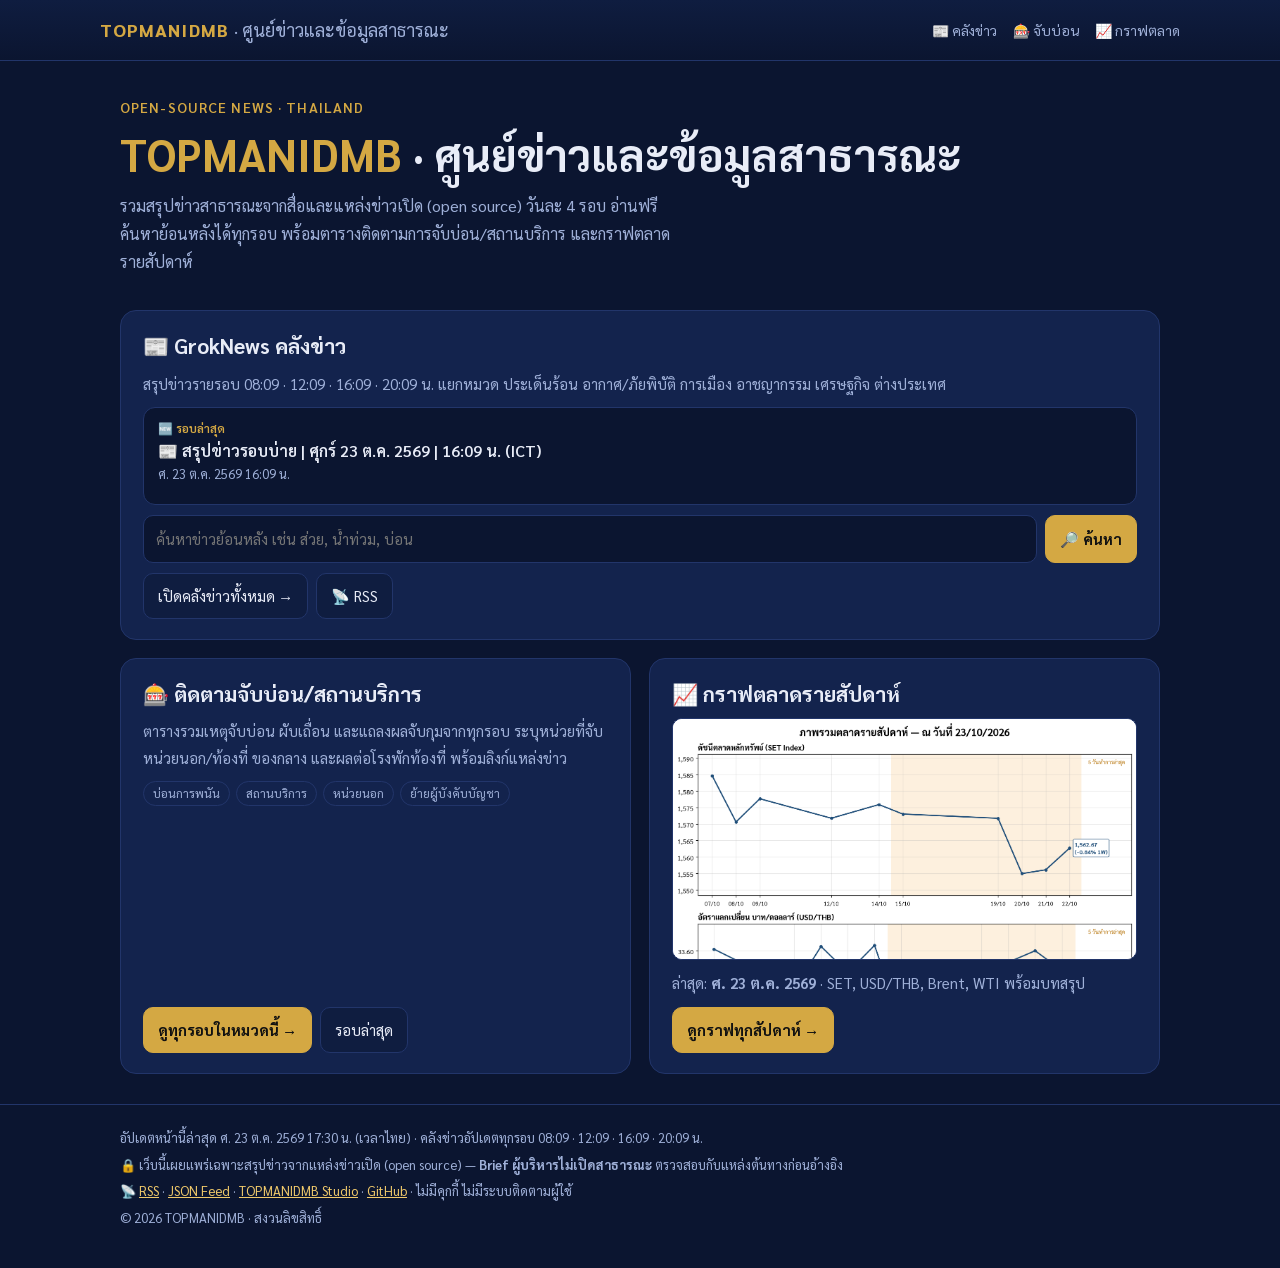
==== commit 6d5c5acb: "hub: unpack c5d1fff" ====
--- a/index.html
+++ b/index.html
@@ -15,18 +15,18 @@
 <div class="grid">
 <article class="card wide"><h2><a href="/groknews-archive/">📰 GrokNews คลังข่าว</a></h2>
 <p>สรุปข่าวรายรอบ 08:09 · 12:09 · 16:09 · 20:09 น. แยกหมวด ประเด็นร้อน อากาศ/ภัยพิบัติ การเมือง อาชญากรรม เศรษฐกิจ ต่างประเทศ</p>
-<div class="latest" id="latest"><div class="lbl">🆕 รอบล่าสุด</div><a class="t" id="lt" href="/groknews-archive/#/2026-10-16/1609">📰 สรุปข่าวยามบ่าย | ศุกร์ 16 ต.ค. 2569 | 16:09 น. (ICT)</a><div class="w" id="lw">ศ. 16 ต.ค. 2569 16:09 น.</div><div class="s" id="ls"></div><ul class="recent" id="recent"></ul></div>
+<div class="latest" id="latest"><div class="lbl">🆕 รอบล่าสุด</div><a class="t" id="lt" href="/groknews-archive/#/2026-10-23/1609">📰 สรุปข่าวรอบบ่าย | ศุกร์ 23 ต.ค. 2569 | 16:09 น. (ICT)</a><div class="w" id="lw">ศ. 23 ต.ค. 2569 16:09 น.</div><div class="s" id="ls"></div><ul class="recent" id="recent"></ul></div>
 <form class="q" action="/groknews-archive/" method="get" role="search"><input name="q" type="search" placeholder="ค้นหาข่าวย้อนหลัง เช่น ส่วย, น้ำท่วม, บ่อน" aria-label="ค้นหาข่าวย้อนหลัง" required><button class="btn gold" type="submit">🔎 ค้นหา</button></form>
 <div class="row"><a class="btn" href="/groknews-archive/">เปิดคลังข่าวทั้งหมด →</a><a class="btn" href="/groknews-archive/feed.xml">📡 RSS</a></div></article>
 <article class="card"><h2><a href="/groknews-archive/?cat=raid">🎰 ติดตามจับบ่อน/สถานบริการ</a></h2>
 <p>ตารางรวมเหตุจับบ่อน ผับเถื่อน และแถลงผลจับกุมจากทุกรอบ ระบุหน่วยที่จับ หน่วยนอก/ท้องที่ ของกลาง และผลต่อโรงพักท้องที่ พร้อมลิงก์แหล่งข่าว</p>
 <div class="tags"><span class="tag">บ่อนการพนัน</span><span class="tag">สถานบริการ</span><span class="tag">หน่วยนอก</span><span class="tag">ย้ายผู้บังคับบัญชา</span></div>
 <div class="row"><a class="btn gold" href="/groknews-archive/?cat=raid">ดูทุกรอบในหมวดนี้ →</a><a class="btn" id="raidLatest" href="/groknews-archive/?cat=raid">รอบล่าสุด</a></div></article>
-<article class="card"><h2><a href="/weekly-chart/">📈 กราฟตลาดรายสัปดาห์</a></h2><a class="thumb" href="/weekly-chart/#w-2026-10-16"><img src="/weekly-chart/weekly_2026-10-16.png" alt="กราฟตลาดรายสัปดาห์ ศ. 16 ต.ค. 2569" loading="lazy" width="1315" height="1546"></a>
-<p>ล่าสุด: <b>ศ. 16 ต.ค. 2569</b> · SET, USD/THB, Brent, WTI พร้อมบทสรุป</p>
+<article class="card"><h2><a href="/weekly-chart/">📈 กราฟตลาดรายสัปดาห์</a></h2><a class="thumb" href="/weekly-chart/#w-2026-10-23"><img src="/weekly-chart/weekly_2026-10-23.png" alt="กราฟตลาดรายสัปดาห์ ศ. 23 ต.ค. 2569" loading="lazy" width="1315" height="1546"></a>
+<p>ล่าสุด: <b>ศ. 23 ต.ค. 2569</b> · SET, USD/THB, Brent, WTI พร้อมบทสรุป</p>
 <div class="row"><a class="btn gold" href="/weekly-chart/">ดูกราฟทุกสัปดาห์ →</a></div></article>
 </div></main><footer class="foot"><div class="wrap">
-<p>อัปเดตหน้านี้ล่าสุด ศ. 16 ต.ค. 2569 17:32 น. (เวลาไทย) · คลังข่าวอัปเดตทุกรอบ 08:09 · 12:09 · 16:09 · 20:09 น.</p>
+<p>อัปเดตหน้านี้ล่าสุด ศ. 23 ต.ค. 2569 17:30 น. (เวลาไทย) · คลังข่าวอัปเดตทุกรอบ 08:09 · 12:09 · 16:09 · 20:09 น.</p>
 <p>🔒 เว็บนี้เผยแพร่เฉพาะสรุปข่าวจากแหล่งข่าวเปิด (open source) — <b>Brief ผู้บริหารไม่เปิดสาธารณะ</b> ตรวจสอบกับแหล่งต้นทางก่อนอ้างอิง</p>
 <p>📡 <a href="/groknews-archive/feed.xml">RSS</a> · <a href="/groknews-archive/feed.json">JSON Feed</a> · <a href="/studio/">TOPMANIDMB Studio</a> · <a href="https://github.com/Topman3579">GitHub</a> · ไม่มีคุกกี้ ไม่มีระบบติดตามผู้ใช้</p>
 <p>© 2026 TOPMANIDMB · สงวนลิขสิทธิ์</p></div></footer>
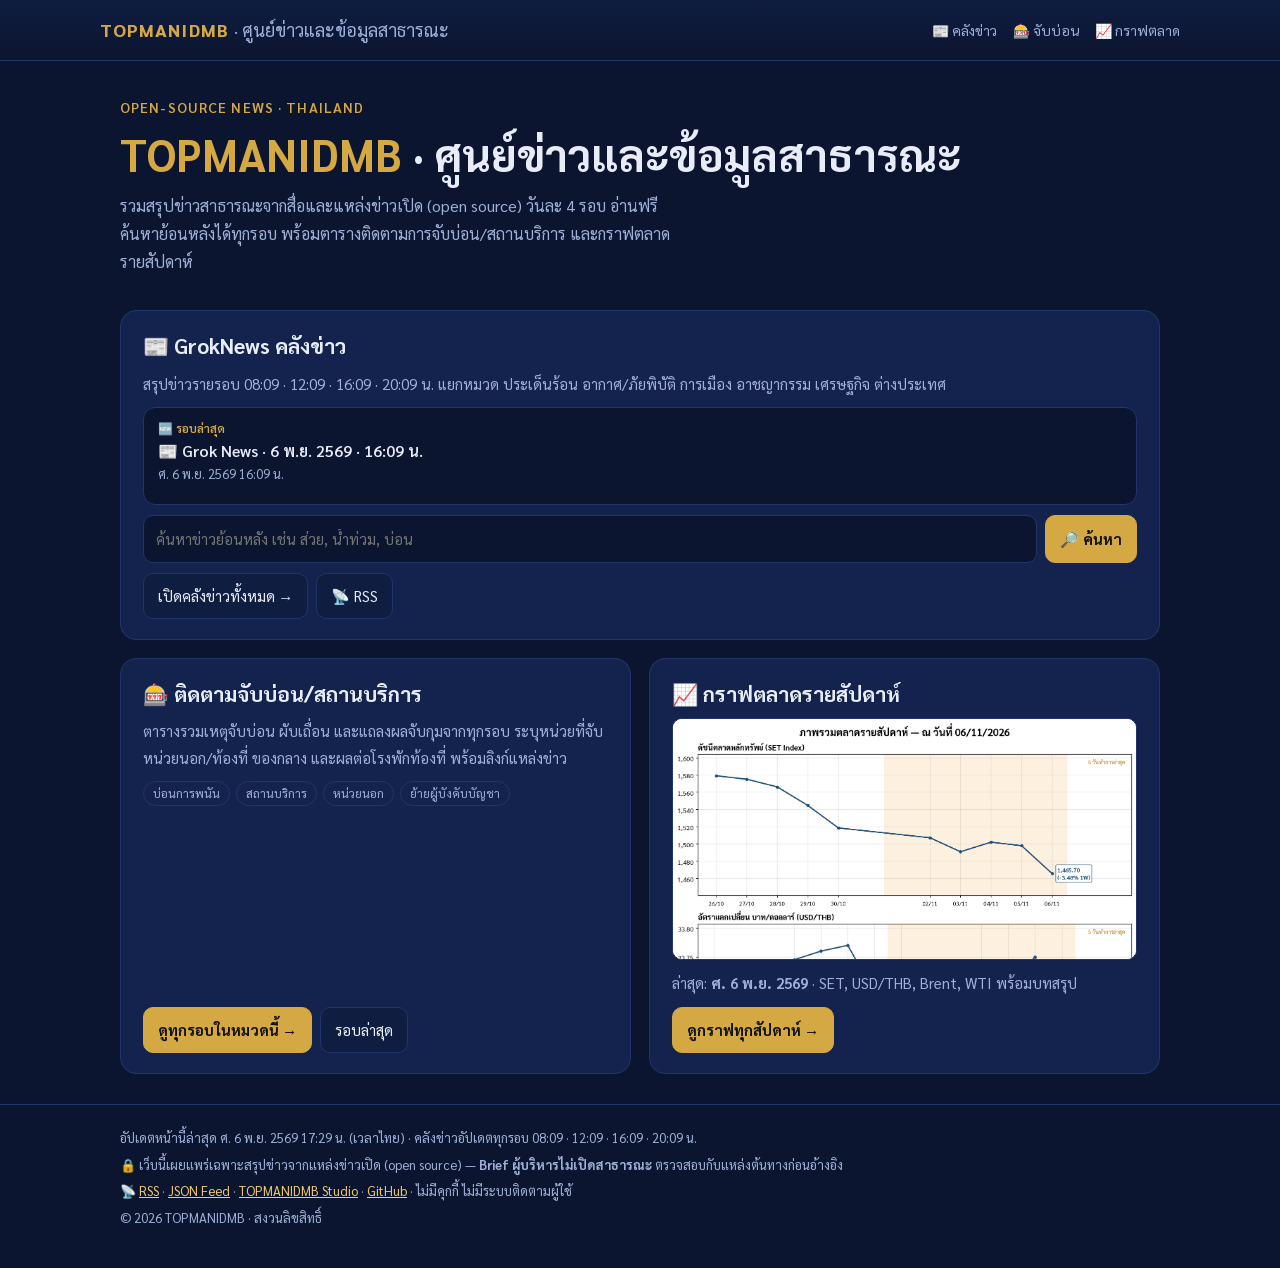
==== commit 9208964c: "hub: unpack eea062c" ====
--- a/index.html
+++ b/index.html
@@ -15,18 +15,18 @@
 <div class="grid">
 <article class="card wide"><h2><a href="/groknews-archive/">📰 GrokNews คลังข่าว</a></h2>
 <p>สรุปข่าวรายรอบ 08:09 · 12:09 · 16:09 · 20:09 น. แยกหมวด ประเด็นร้อน อากาศ/ภัยพิบัติ การเมือง อาชญากรรม เศรษฐกิจ ต่างประเทศ</p>
-<div class="latest" id="latest"><div class="lbl">🆕 รอบล่าสุด</div><a class="t" id="lt" href="/groknews-archive/#/2026-10-23/1609">📰 สรุปข่าวรอบบ่าย | ศุกร์ 23 ต.ค. 2569 | 16:09 น. (ICT)</a><div class="w" id="lw">ศ. 23 ต.ค. 2569 16:09 น.</div><div class="s" id="ls"></div><ul class="recent" id="recent"></ul></div>
+<div class="latest" id="latest"><div class="lbl">🆕 รอบล่าสุด</div><a class="t" id="lt" href="/groknews-archive/#/2026-11-06/1609">📰 Grok News · 6 พ.ย. 2569 · 16:09 น.</a><div class="w" id="lw">ศ. 6 พ.ย. 2569 16:09 น.</div><div class="s" id="ls"></div><ul class="recent" id="recent"></ul></div>
 <form class="q" action="/groknews-archive/" method="get" role="search"><input name="q" type="search" placeholder="ค้นหาข่าวย้อนหลัง เช่น ส่วย, น้ำท่วม, บ่อน" aria-label="ค้นหาข่าวย้อนหลัง" required><button class="btn gold" type="submit">🔎 ค้นหา</button></form>
 <div class="row"><a class="btn" href="/groknews-archive/">เปิดคลังข่าวทั้งหมด →</a><a class="btn" href="/groknews-archive/feed.xml">📡 RSS</a></div></article>
 <article class="card"><h2><a href="/groknews-archive/?cat=raid">🎰 ติดตามจับบ่อน/สถานบริการ</a></h2>
 <p>ตารางรวมเหตุจับบ่อน ผับเถื่อน และแถลงผลจับกุมจากทุกรอบ ระบุหน่วยที่จับ หน่วยนอก/ท้องที่ ของกลาง และผลต่อโรงพักท้องที่ พร้อมลิงก์แหล่งข่าว</p>
 <div class="tags"><span class="tag">บ่อนการพนัน</span><span class="tag">สถานบริการ</span><span class="tag">หน่วยนอก</span><span class="tag">ย้ายผู้บังคับบัญชา</span></div>
 <div class="row"><a class="btn gold" href="/groknews-archive/?cat=raid">ดูทุกรอบในหมวดนี้ →</a><a class="btn" id="raidLatest" href="/groknews-archive/?cat=raid">รอบล่าสุด</a></div></article>
-<article class="card"><h2><a href="/weekly-chart/">📈 กราฟตลาดรายสัปดาห์</a></h2><a class="thumb" href="/weekly-chart/#w-2026-10-23"><img src="/weekly-chart/weekly_2026-10-23.png" alt="กราฟตลาดรายสัปดาห์ ศ. 23 ต.ค. 2569" loading="lazy" width="1315" height="1546"></a>
-<p>ล่าสุด: <b>ศ. 23 ต.ค. 2569</b> · SET, USD/THB, Brent, WTI พร้อมบทสรุป</p>
+<article class="card"><h2><a href="/weekly-chart/">📈 กราฟตลาดรายสัปดาห์</a></h2><a class="thumb" href="/weekly-chart/#w-2026-11-06"><img src="/weekly-chart/weekly_2026-11-06.png" alt="กราฟตลาดรายสัปดาห์ ศ. 6 พ.ย. 2569" loading="lazy" width="1315" height="1546"></a>
+<p>ล่าสุด: <b>ศ. 6 พ.ย. 2569</b> · SET, USD/THB, Brent, WTI พร้อมบทสรุป</p>
 <div class="row"><a class="btn gold" href="/weekly-chart/">ดูกราฟทุกสัปดาห์ →</a></div></article>
 </div></main><footer class="foot"><div class="wrap">
-<p>อัปเดตหน้านี้ล่าสุด ศ. 23 ต.ค. 2569 17:30 น. (เวลาไทย) · คลังข่าวอัปเดตทุกรอบ 08:09 · 12:09 · 16:09 · 20:09 น.</p>
+<p>อัปเดตหน้านี้ล่าสุด ศ. 6 พ.ย. 2569 17:29 น. (เวลาไทย) · คลังข่าวอัปเดตทุกรอบ 08:09 · 12:09 · 16:09 · 20:09 น.</p>
 <p>🔒 เว็บนี้เผยแพร่เฉพาะสรุปข่าวจากแหล่งข่าวเปิด (open source) — <b>Brief ผู้บริหารไม่เปิดสาธารณะ</b> ตรวจสอบกับแหล่งต้นทางก่อนอ้างอิง</p>
 <p>📡 <a href="/groknews-archive/feed.xml">RSS</a> · <a href="/groknews-archive/feed.json">JSON Feed</a> · <a href="/studio/">TOPMANIDMB Studio</a> · <a href="https://github.com/Topman3579">GitHub</a> · ไม่มีคุกกี้ ไม่มีระบบติดตามผู้ใช้</p>
 <p>© 2026 TOPMANIDMB · สงวนลิขสิทธิ์</p></div></footer>
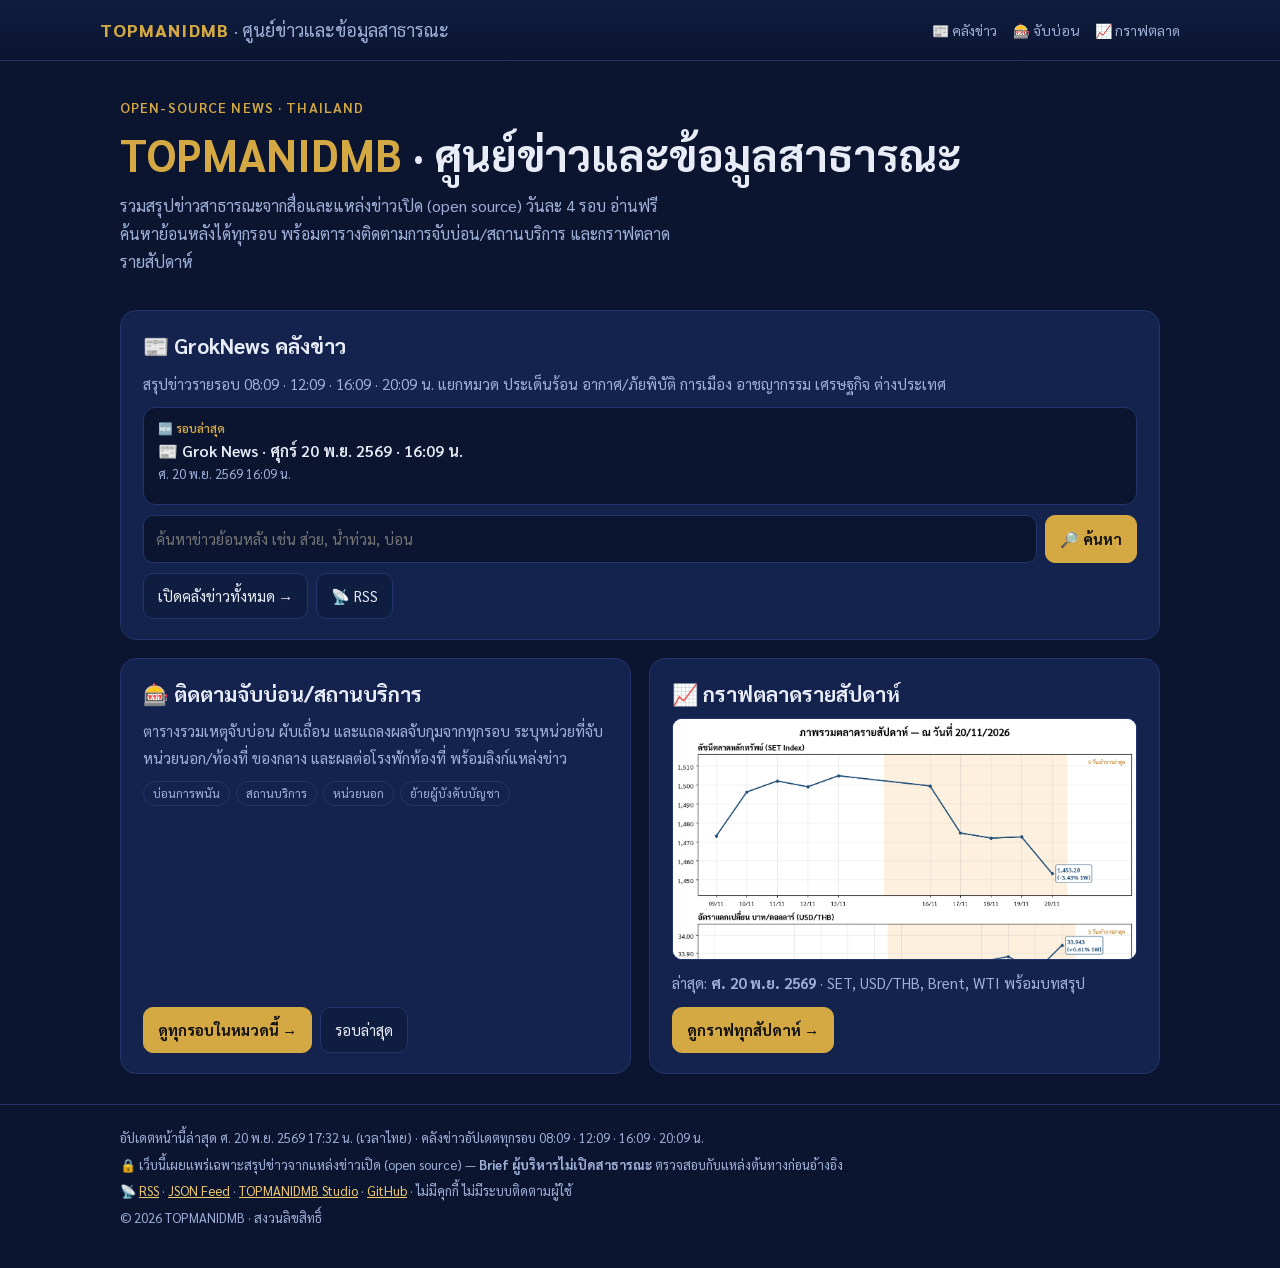
==== commit 01d4bd21: "hub: unpack 998b141" ====
--- a/index.html
+++ b/index.html
@@ -15,18 +15,18 @@
 <div class="grid">
 <article class="card wide"><h2><a href="/groknews-archive/">📰 GrokNews คลังข่าว</a></h2>
 <p>สรุปข่าวรายรอบ 08:09 · 12:09 · 16:09 · 20:09 น. แยกหมวด ประเด็นร้อน อากาศ/ภัยพิบัติ การเมือง อาชญากรรม เศรษฐกิจ ต่างประเทศ</p>
-<div class="latest" id="latest"><div class="lbl">🆕 รอบล่าสุด</div><a class="t" id="lt" href="/groknews-archive/#/2026-11-06/1609">📰 Grok News · 6 พ.ย. 2569 · 16:09 น.</a><div class="w" id="lw">ศ. 6 พ.ย. 2569 16:09 น.</div><div class="s" id="ls"></div><ul class="recent" id="recent"></ul></div>
+<div class="latest" id="latest"><div class="lbl">🆕 รอบล่าสุด</div><a class="t" id="lt" href="/groknews-archive/#/2026-11-20/1609">📰 Grok News · ศุกร์ 20 พ.ย. 2569 · 16:09 น.</a><div class="w" id="lw">ศ. 20 พ.ย. 2569 16:09 น.</div><div class="s" id="ls"></div><ul class="recent" id="recent"></ul></div>
 <form class="q" action="/groknews-archive/" method="get" role="search"><input name="q" type="search" placeholder="ค้นหาข่าวย้อนหลัง เช่น ส่วย, น้ำท่วม, บ่อน" aria-label="ค้นหาข่าวย้อนหลัง" required><button class="btn gold" type="submit">🔎 ค้นหา</button></form>
 <div class="row"><a class="btn" href="/groknews-archive/">เปิดคลังข่าวทั้งหมด →</a><a class="btn" href="/groknews-archive/feed.xml">📡 RSS</a></div></article>
 <article class="card"><h2><a href="/groknews-archive/?cat=raid">🎰 ติดตามจับบ่อน/สถานบริการ</a></h2>
 <p>ตารางรวมเหตุจับบ่อน ผับเถื่อน และแถลงผลจับกุมจากทุกรอบ ระบุหน่วยที่จับ หน่วยนอก/ท้องที่ ของกลาง และผลต่อโรงพักท้องที่ พร้อมลิงก์แหล่งข่าว</p>
 <div class="tags"><span class="tag">บ่อนการพนัน</span><span class="tag">สถานบริการ</span><span class="tag">หน่วยนอก</span><span class="tag">ย้ายผู้บังคับบัญชา</span></div>
 <div class="row"><a class="btn gold" href="/groknews-archive/?cat=raid">ดูทุกรอบในหมวดนี้ →</a><a class="btn" id="raidLatest" href="/groknews-archive/?cat=raid">รอบล่าสุด</a></div></article>
-<article class="card"><h2><a href="/weekly-chart/">📈 กราฟตลาดรายสัปดาห์</a></h2><a class="thumb" href="/weekly-chart/#w-2026-11-06"><img src="/weekly-chart/weekly_2026-11-06.png" alt="กราฟตลาดรายสัปดาห์ ศ. 6 พ.ย. 2569" loading="lazy" width="1315" height="1546"></a>
-<p>ล่าสุด: <b>ศ. 6 พ.ย. 2569</b> · SET, USD/THB, Brent, WTI พร้อมบทสรุป</p>
+<article class="card"><h2><a href="/weekly-chart/">📈 กราฟตลาดรายสัปดาห์</a></h2><a class="thumb" href="/weekly-chart/#w-2026-11-20"><img src="/weekly-chart/weekly_2026-11-20.png" alt="กราฟตลาดรายสัปดาห์ ศ. 20 พ.ย. 2569" loading="lazy" width="1315" height="1546"></a>
+<p>ล่าสุด: <b>ศ. 20 พ.ย. 2569</b> · SET, USD/THB, Brent, WTI พร้อมบทสรุป</p>
 <div class="row"><a class="btn gold" href="/weekly-chart/">ดูกราฟทุกสัปดาห์ →</a></div></article>
 </div></main><footer class="foot"><div class="wrap">
-<p>อัปเดตหน้านี้ล่าสุด ศ. 6 พ.ย. 2569 17:29 น. (เวลาไทย) · คลังข่าวอัปเดตทุกรอบ 08:09 · 12:09 · 16:09 · 20:09 น.</p>
+<p>อัปเดตหน้านี้ล่าสุด ศ. 20 พ.ย. 2569 17:32 น. (เวลาไทย) · คลังข่าวอัปเดตทุกรอบ 08:09 · 12:09 · 16:09 · 20:09 น.</p>
 <p>🔒 เว็บนี้เผยแพร่เฉพาะสรุปข่าวจากแหล่งข่าวเปิด (open source) — <b>Brief ผู้บริหารไม่เปิดสาธารณะ</b> ตรวจสอบกับแหล่งต้นทางก่อนอ้างอิง</p>
 <p>📡 <a href="/groknews-archive/feed.xml">RSS</a> · <a href="/groknews-archive/feed.json">JSON Feed</a> · <a href="/studio/">TOPMANIDMB Studio</a> · <a href="https://github.com/Topman3579">GitHub</a> · ไม่มีคุกกี้ ไม่มีระบบติดตามผู้ใช้</p>
 <p>© 2026 TOPMANIDMB · สงวนลิขสิทธิ์</p></div></footer>
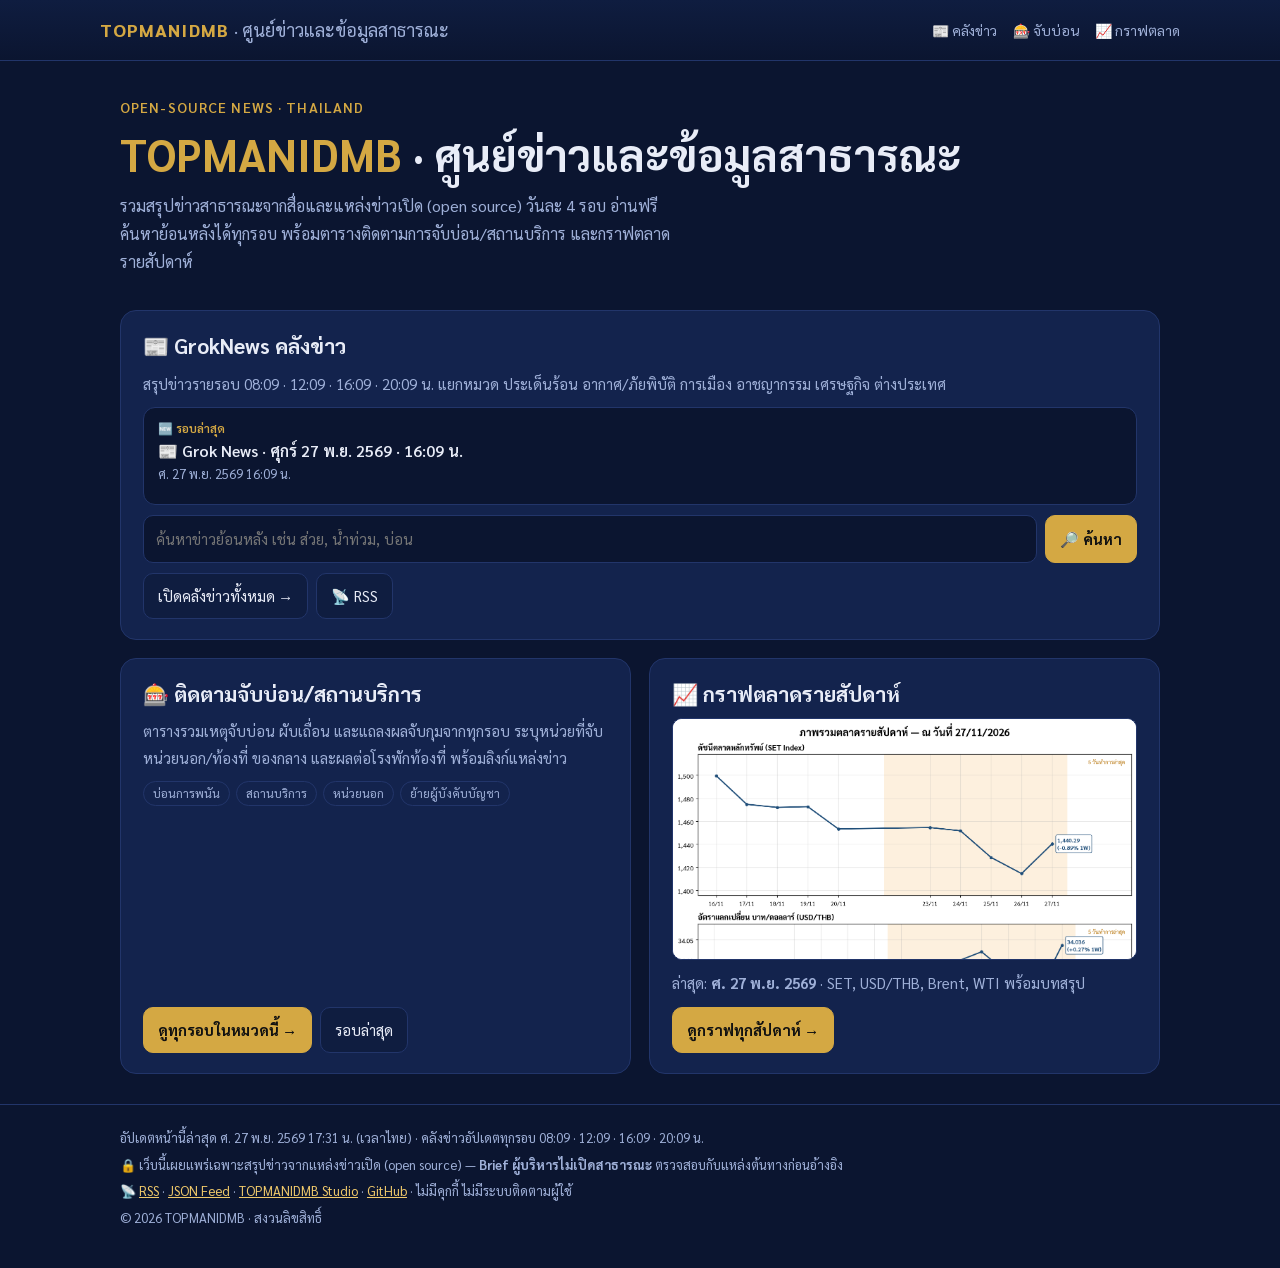
==== commit f85fbd55: "hub: unpack 80bec50" ====
--- a/index.html
+++ b/index.html
@@ -15,18 +15,18 @@
 <div class="grid">
 <article class="card wide"><h2><a href="/groknews-archive/">📰 GrokNews คลังข่าว</a></h2>
 <p>สรุปข่าวรายรอบ 08:09 · 12:09 · 16:09 · 20:09 น. แยกหมวด ประเด็นร้อน อากาศ/ภัยพิบัติ การเมือง อาชญากรรม เศรษฐกิจ ต่างประเทศ</p>
-<div class="latest" id="latest"><div class="lbl">🆕 รอบล่าสุด</div><a class="t" id="lt" href="/groknews-archive/#/2026-11-20/1609">📰 Grok News · ศุกร์ 20 พ.ย. 2569 · 16:09 น.</a><div class="w" id="lw">ศ. 20 พ.ย. 2569 16:09 น.</div><div class="s" id="ls"></div><ul class="recent" id="recent"></ul></div>
+<div class="latest" id="latest"><div class="lbl">🆕 รอบล่าสุด</div><a class="t" id="lt" href="/groknews-archive/#/2026-11-27/1609">📰 Grok News · ศุกร์ 27 พ.ย. 2569 · 16:09 น.</a><div class="w" id="lw">ศ. 27 พ.ย. 2569 16:09 น.</div><div class="s" id="ls"></div><ul class="recent" id="recent"></ul></div>
 <form class="q" action="/groknews-archive/" method="get" role="search"><input name="q" type="search" placeholder="ค้นหาข่าวย้อนหลัง เช่น ส่วย, น้ำท่วม, บ่อน" aria-label="ค้นหาข่าวย้อนหลัง" required><button class="btn gold" type="submit">🔎 ค้นหา</button></form>
 <div class="row"><a class="btn" href="/groknews-archive/">เปิดคลังข่าวทั้งหมด →</a><a class="btn" href="/groknews-archive/feed.xml">📡 RSS</a></div></article>
 <article class="card"><h2><a href="/groknews-archive/?cat=raid">🎰 ติดตามจับบ่อน/สถานบริการ</a></h2>
 <p>ตารางรวมเหตุจับบ่อน ผับเถื่อน และแถลงผลจับกุมจากทุกรอบ ระบุหน่วยที่จับ หน่วยนอก/ท้องที่ ของกลาง และผลต่อโรงพักท้องที่ พร้อมลิงก์แหล่งข่าว</p>
 <div class="tags"><span class="tag">บ่อนการพนัน</span><span class="tag">สถานบริการ</span><span class="tag">หน่วยนอก</span><span class="tag">ย้ายผู้บังคับบัญชา</span></div>
 <div class="row"><a class="btn gold" href="/groknews-archive/?cat=raid">ดูทุกรอบในหมวดนี้ →</a><a class="btn" id="raidLatest" href="/groknews-archive/?cat=raid">รอบล่าสุด</a></div></article>
-<article class="card"><h2><a href="/weekly-chart/">📈 กราฟตลาดรายสัปดาห์</a></h2><a class="thumb" href="/weekly-chart/#w-2026-11-20"><img src="/weekly-chart/weekly_2026-11-20.png" alt="กราฟตลาดรายสัปดาห์ ศ. 20 พ.ย. 2569" loading="lazy" width="1315" height="1546"></a>
-<p>ล่าสุด: <b>ศ. 20 พ.ย. 2569</b> · SET, USD/THB, Brent, WTI พร้อมบทสรุป</p>
+<article class="card"><h2><a href="/weekly-chart/">📈 กราฟตลาดรายสัปดาห์</a></h2><a class="thumb" href="/weekly-chart/#w-2026-11-27"><img src="/weekly-chart/weekly_2026-11-27.png" alt="กราฟตลาดรายสัปดาห์ ศ. 27 พ.ย. 2569" loading="lazy" width="1315" height="1546"></a>
+<p>ล่าสุด: <b>ศ. 27 พ.ย. 2569</b> · SET, USD/THB, Brent, WTI พร้อมบทสรุป</p>
 <div class="row"><a class="btn gold" href="/weekly-chart/">ดูกราฟทุกสัปดาห์ →</a></div></article>
 </div></main><footer class="foot"><div class="wrap">
-<p>อัปเดตหน้านี้ล่าสุด ศ. 20 พ.ย. 2569 17:32 น. (เวลาไทย) · คลังข่าวอัปเดตทุกรอบ 08:09 · 12:09 · 16:09 · 20:09 น.</p>
+<p>อัปเดตหน้านี้ล่าสุด ศ. 27 พ.ย. 2569 17:31 น. (เวลาไทย) · คลังข่าวอัปเดตทุกรอบ 08:09 · 12:09 · 16:09 · 20:09 น.</p>
 <p>🔒 เว็บนี้เผยแพร่เฉพาะสรุปข่าวจากแหล่งข่าวเปิด (open source) — <b>Brief ผู้บริหารไม่เปิดสาธารณะ</b> ตรวจสอบกับแหล่งต้นทางก่อนอ้างอิง</p>
 <p>📡 <a href="/groknews-archive/feed.xml">RSS</a> · <a href="/groknews-archive/feed.json">JSON Feed</a> · <a href="/studio/">TOPMANIDMB Studio</a> · <a href="https://github.com/Topman3579">GitHub</a> · ไม่มีคุกกี้ ไม่มีระบบติดตามผู้ใช้</p>
 <p>© 2026 TOPMANIDMB · สงวนลิขสิทธิ์</p></div></footer>
